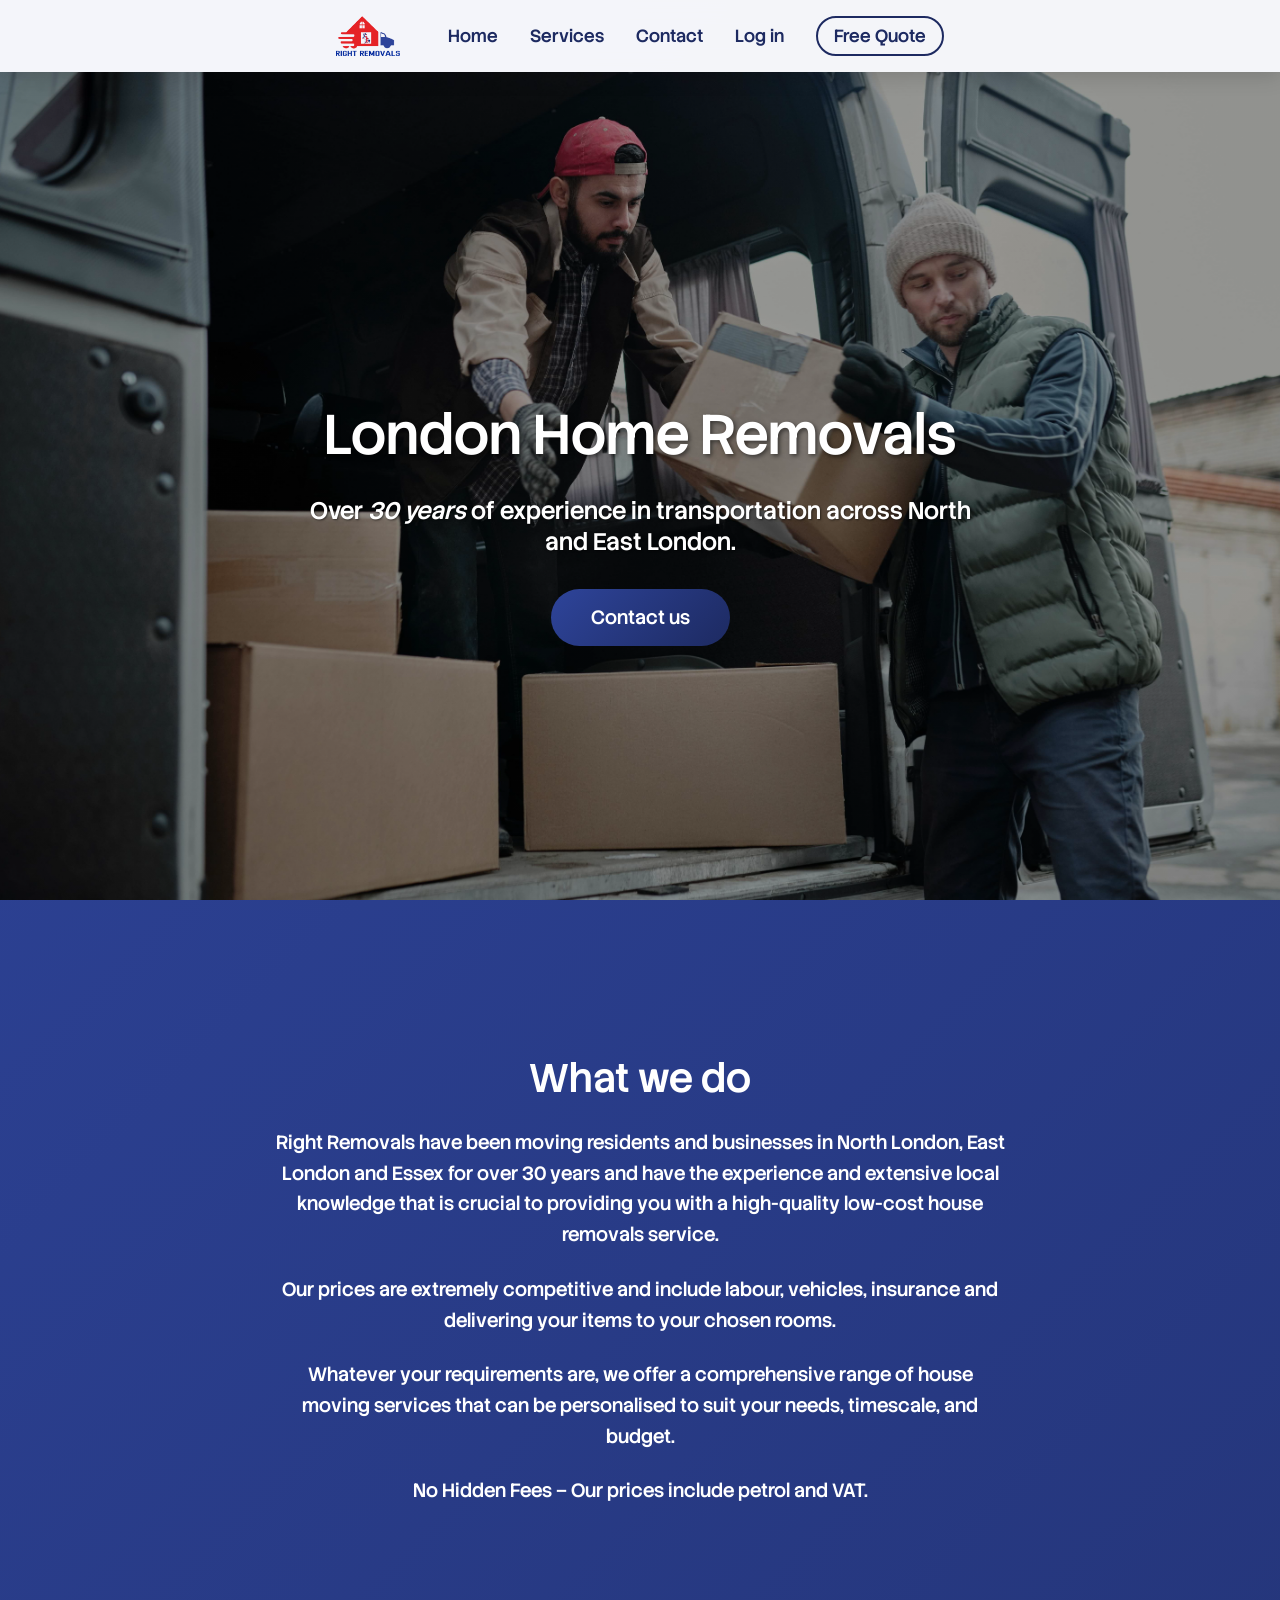
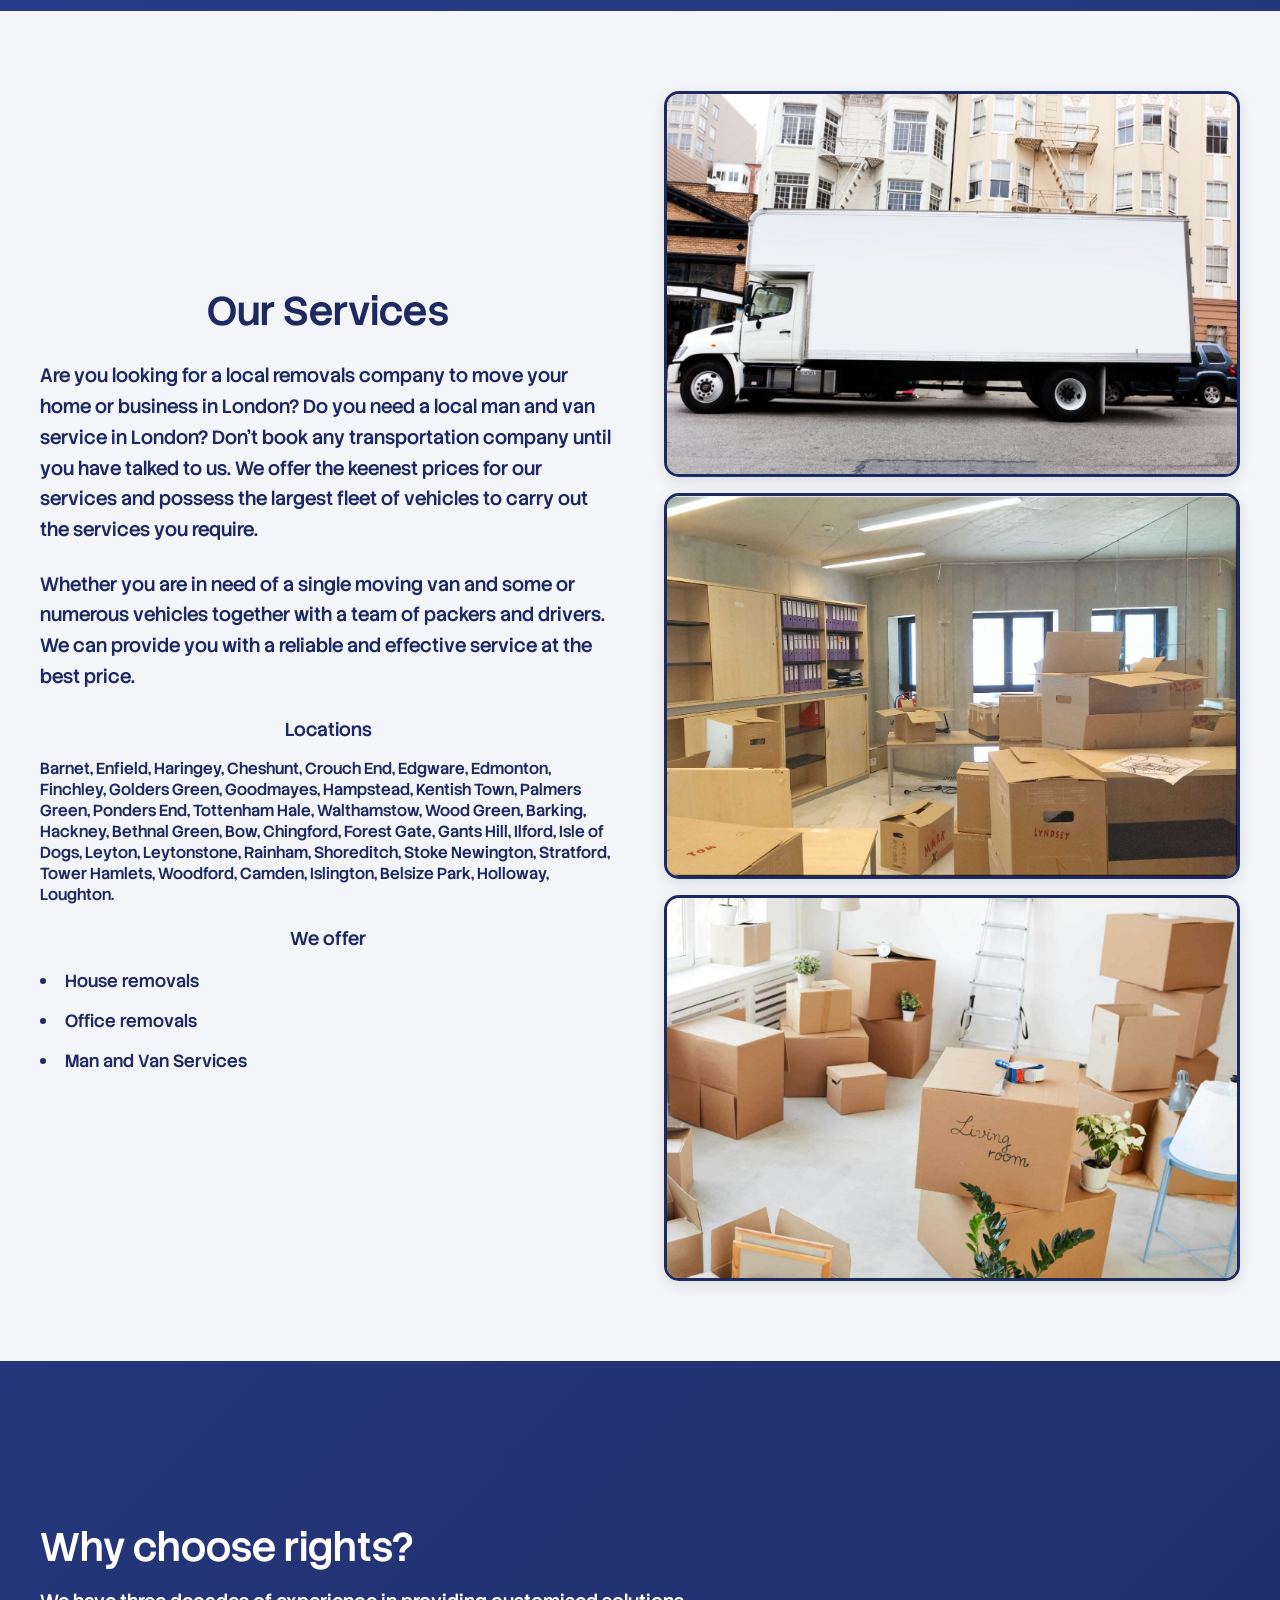
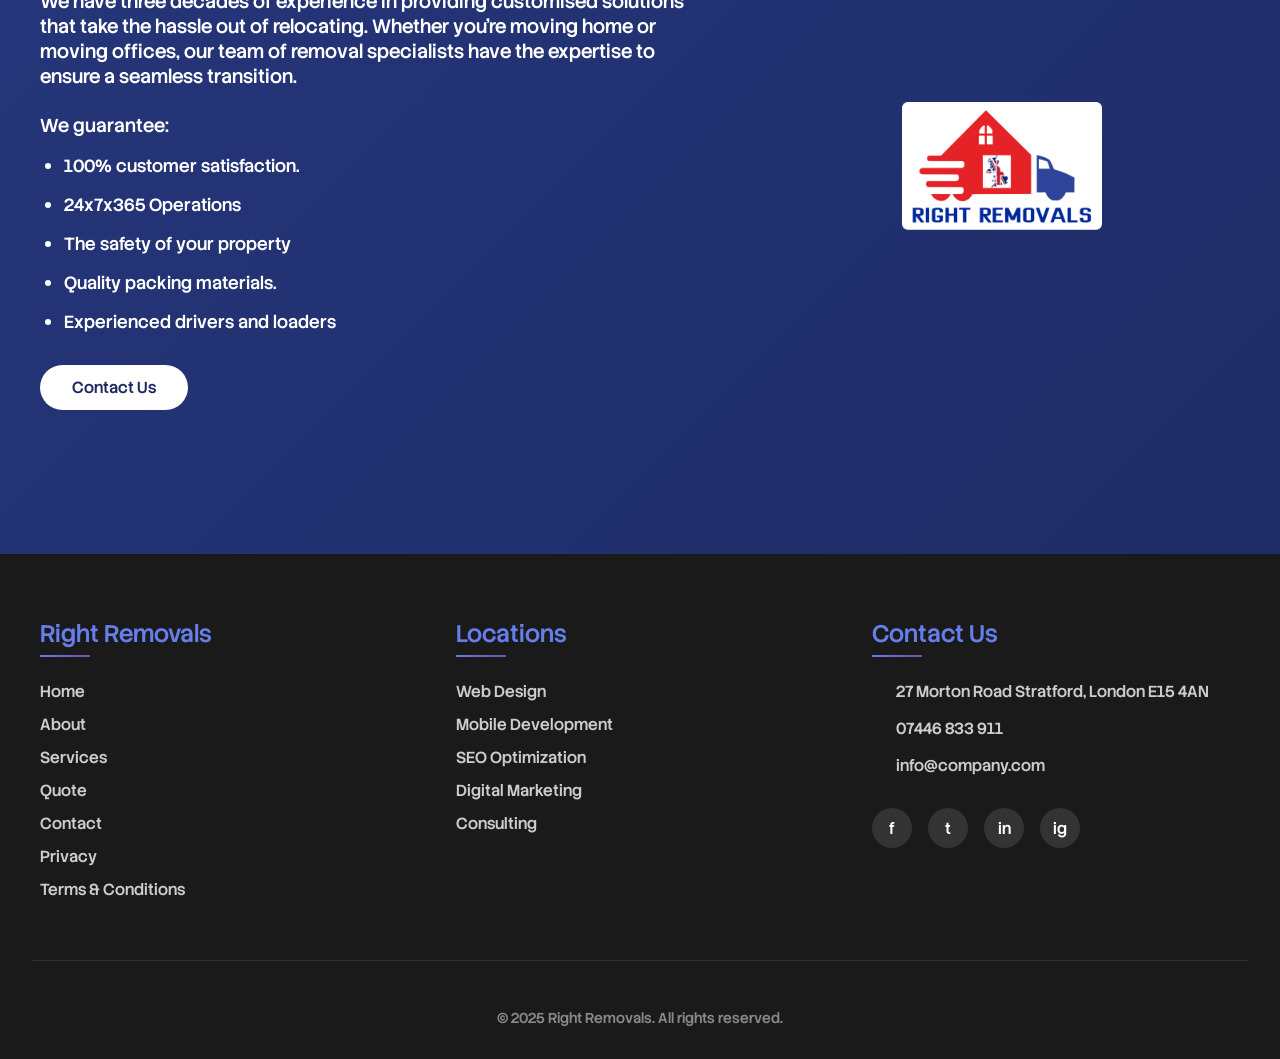
==== index.html @ d4bf46b8 "v4 50% done admin page" ====
<!doctype html>
<html lang="en">
<head>
  <meta charset="utf-8" />
  <meta name="viewport" content="width=device-width,initial-scale=1" />
  <title>Right Removals</title>
  <meta name="description" content="25 years of moving experience" />
    <link rel="stylesheet" href="./css/variables.css" />
    <link rel="stylesheet" href="./css/stylesheet.css" />
    <link rel="shortcut icon" type="image/x-icon" href="./images/right-removals-logo-updated.png">

</head>
<body>
          <!---------------------------------- navbar -------------------------------------->

   <nav class="navbar">
  <a href="index.html" class="logo">
    <img src="./images/right-removals-logo-updated.png" alt="Company Logo">
  </a>

  <ul class="nav-links">
    <li><a href="index.html">Home</a></li>
    <li><a href="#">Services</a></li>
    <li><a href="#">Contact</a></li>
    <li><a href="admin.html">Log in</a></li>
    <li><a href="quote.html" class="free-quote">Free Quote</a></li>
  </ul>
</nav>
              <!---------------------------------- hero -------------------------------------->

     <section class="hero">
        <h1>London Home Removals</h1>
        <p>Over <i>30 years</i> of experience in transportation across North and East London.</p>

        <a href="#" class="hero-button">Contact us</a>
    </section>
              <!---------------------------------- content -------------------------------------->

    <div class="content">
        <h2>What we do</h2>
        <p>Right Removals have been moving residents and businesses in North London, East London and Essex for over 30 years and have the experience and extensive local knowledge that is crucial to providing you with a high-quality low-cost house removals service.</p>
        <p>Our prices are extremely competitive and include labour, vehicles, insurance and delivering your items to your chosen rooms.</p>
        <p>Whatever your requirements are, we offer a comprehensive range of house moving services that can be personalised to suit your needs, timescale, and budget.</p>
        <p>No Hidden Fees – Our prices include petrol and VAT.</p>
    </div>
          <!---------------------------------- services -------------------------------------->

    <section class="services-section">
  <div class="services-container">
    <!-- Left text column -->
   <div class="services-text">
  <h2>Our Services</h2>
  <p>Are you looking for a local removals company to move your home or business in London? Do you need a local man and van service in London? Don’t book any transportation company until you have talked to us. We offer the keenest prices for our services and possess the largest fleet of vehicles to carry out the services you require.</p>
  
  <div class="service-card">
    <p>Whether you are in need of a single moving van and some or numerous vehicles together with a team of packers and drivers. We can provide you with a reliable and effective service at the best price.</p>
  </div>
<h3>Locations</h3>
  <div class="service-card">
Barnet,
Enfield,
Haringey,
Cheshunt,
Crouch End,
Edgware,
Edmonton,

Finchley,
Golders Green,
Goodmayes,
Hampstead,
Kentish Town,
Palmers Green,
Ponders End,
Tottenham Hale,

Walthamstow,
Wood Green,
Barking,
Hackney,
Bethnal Green,
Bow,
Chingford,

Forest Gate,
Gants Hill,
Ilford,
Isle of Dogs,
Leyton,
Leytonstone,
Rainham,

Shoreditch,
Stoke Newington,
Stratford,
Tower Hamlets,
Woodford,
Camden,
Islington,

Belsize Park,
Holloway,
Loughton.
  </div>
<br>
<h3>We offer</h3>
  <ul>
    <li>House removals</li>
    <li>Office removals</li>
    <li>Man and Van Services</li>
  </ul>
</div>

    <!-- Right images column -->
    <div class="services-images">
      <img src="./images/van3_2.png" alt="Service 1">
      <img src="./images/office removal3_2.png" alt="Service 2">
      <img src="./images/house removal3_2.png" alt="Service 3">
    </div>
  </div>
</section>

    <!------------------------------- Elfsight Google Reviews | Untitled Google Reviews ---------------------------------->
<script src="https://elfsightcdn.com/platform.js" async></script>
<div class="elfsight-app-4e59fe24-357c-4eae-9113-05f67607440f" data-elfsight-app-lazy></div>

    <!--<section class="reviews-section">

        <h2>What Our Clients Say</h2>
        <a href="#" class="google-badge">
            <span class="google-logo">G</span>
            <span class="stars">★★★★★</span>
            <span><u>75 Google Reviews</u></span>
        </a>
        
        <div class="reviews-container">
            <div class="review-card">
                <div class="review-header">
                    <div class="review-avatar">SV</div>
                    <div class="review-info">
                        <h4>Sarah Vaughan</h4>
                        <p>July 27, 2025</p>
                    </div>
                </div>
                <div class="review-stars">★★★★★</div>
                <p class="review-text">"Excellent service!!! Would use them again hands down"</p>
            </div>
            
            <div class="review-card">
                <div class="review-header">
                    <div class="review-avatar">YN</div>
                    <div class="review-info">
                        <h4>Yasmin North </h4>
                        <p>August 16, 2025</p>
                    </div>
                </div>
                <div class="review-stars">★★★★★</div>
                <p class="review-text">"This is our second time moving flats with Right Removals and they have been amazing both times! Always on time, so fast and efficient and very easy to work with, would recommend to any one!"</p>
            </div>
            
            <div class="review-card">
                <div class="review-header">
                    <div class="review-avatar">NP</div>
                    <div class="review-info">
                        <h4>Nikhita P</h4>
                        <p>July 19, 2025</p>
                    </div>
                </div>
                <div class="review-stars">★★★★★</div>
                <p class="review-text">"Ika has been an absolute lifesaver helping us move! Patient, helpful and a great attitude, we genuinely couldn't have done it without his help :) 11/10 highly recommend &will use again for future moves!"</p>
            </div>
        </div>
    </section>-->
        
    <section class="get-in-touch">
  <div class="get-in-touch-container">
    <!-- Left: Text + Contact Info -->
    <div class="contact-text">
      <h2>Why choose rights?</h2>

      <p>We have three decades of experience in providing customised solutions that take the hassle out of relocating. Whether you’re moving home or moving offices, our team of removal specialists have the expertise to ensure a seamless transition.</p>
      <h3>We guarantee:</h3>
      <ul class="contact-info">
        <li>100% customer satisfaction.</li>
        <li>24x7x365 Operations</li>
        <li>The safety of your property</li>
        <li>Quality packing materials.</li>
        <li>Experienced drivers and loaders</li>    
      </ul>

      <a href="#" class="contact-button">Contact Us</a>
    </div>

    <!-- Right: Logo Image -->
    <div class="contact-logo">
      <img src="./images/right-removals-logo-white.png" alt="Right Removals Logo">
    </div>
  </div>
</section>

    <!---------------------------------- footer -------------------------------------->

    <footer class="footer">
        <div class="footer-container">
            <div class="footer-column">
                <h3>Right Removals</h3>
                <ul class="footer-links">
                    <li><a href="#">Home</a></li>
                    <li><a href="#">About</a></li>
                    <li><a href="#">Services</a></li>
                    <li><a href="#">Quote</a></li>
                    <li><a href="#">Contact</a></li>
                    <li><a href="#">Privacy</a></li>
                    <li><a href="#">Terms & Conditions</a></li>

                </ul>
            </div>
            
            <div class="footer-column">
                <h3>Locations</h3>
                <ul class="footer-links">
                    <li><a href="#">Web Design</a></li>
                    <li><a href="#">Mobile Development</a></li>
                    <li><a href="#">SEO Optimization</a></li>
                    <li><a href="#">Digital Marketing</a></li>
                    <li><a href="#">Consulting</a></li>
                </ul>
            </div>
            
            <div class="footer-column">
                <h3>Contact Us</h3>
                <div class="contact-info">
                    <div class="contact-item">
                        <span>27 Morton Road Stratford, London E15 4AN</span>
                    </div>
                    <div class="contact-item">
                        <span>07446 833 911</span>
                    </div>
                    <div class="contact-item">
                        <span>info@company.com</span>
                    </div>
                </div>
                <div class="social-links">
                    <a href="#" class="social-link">f</a>
                    <a href="#" class="social-link">t</a>
                    <a href="#" class="social-link">in</a>
                    <a href="#" class="social-link">ig</a>
                </div>
            </div>
        </div>
        
        <div class="copyright">
            <p>&copy; 2025 Right Removals. All rights reserved.</p>
        </div>
    </footer>

</body>
</html>
---- css/variables.css ----
:root {
  /* Colors */
  --color-primary-blue: #2e449a;
  --color-primary-red: #e52226;
  --color-primary-blue-dark: #1d2a61;
  --color-text: #111827;
  --color-background: #1B5038;
  --color-background-dark: #111827;
  --color-white: #ffffff;

  /* Fonts */
  --font-body:  "StackSans", sans-serif;

  /* Spacing */
  --spacing-xs: 0.25rem;
  --spacing-sm: 0.5rem;
  --spacing-md: 1rem;
  --spacing-lg: 2rem;
  --spacing-xl: 4rem;

  /* Border Radius */
  --radius-sm: 0.25rem;
  --radius-md: 0.5rem;
  --radius-lg: 1rem;
}
---- css/stylesheet.css ----
@font-face {
  font-family: "StackSans";
  src: url("../fonts/StackSansHeadline-Medium.ttf") format("opentype");
  font-weight: 700;
  font-style: normal;
}
        
        * {
            margin: 0;
            padding: 0;
            box-sizing: border-box;
        }

        body {
            font-family: var(--font-body);
            background: linear-gradient(135deg, #2e449a 0%, #1d2a61 100%);
        }
/*----------------------------------------------navbar------------------------------------------*/

 .navbar {
  position: sticky;
  top: 0;
  background: rgba(255, 255, 255, 0.95);
  backdrop-filter: blur(10px);
  padding: 1rem 2rem;
  box-shadow: 0 4px 20px rgba(0,0,0,0.15);
  display: flex;
  justify-content: center;
  align-items: center;
  gap: 3rem;
  z-index: 1000;
  margin-bottom: 0;
}

/* LOGO */
.logo { display:flex; align-items:center; text-decoration:none; }
.logo img { height:40px; width:auto; }

/* NAV LINKS (make anchors inline-block so padding works) */
.nav-links {
  display:flex;
  gap:2rem;
  list-style:none;
  align-items:center;
  margin:0;
  padding:0;
}

.nav-links li { margin:0; }

/* IMPORTANT: display:inline-block so padding (vertical + horizontal) is applied */
.nav-links a {
  display: inline-block;
  text-decoration: none;
  color: var(--color-primary-blue-dark);
  font-weight: 600;
  font-size: 1.1rem;
  padding: 0.5rem 0;            /* base padding for normal links */
  position: relative;
  transition: color 0.25s ease, transform 0.15s ease;
  line-height: 1;               /* keeps height predictable */
}

/* Hover color */
.nav-links a:hover { color: #667eea; }

/* The underline animation — moved slightly lower so it doesn't collide with padding */
.nav-links a::after {
  content: '';
  position: absolute;
  bottom: -6px;                 /* <- moved down to avoid collision with padding */
  left: 50%;
  transform: translateX(-50%);
  width: 0;
  height: 2px;
  background: linear-gradient(135deg, #667eea 0%, #4b51a2 100%);
  transition: width 0.25s ease;
  pointer-events: none;
}
.nav-links a:hover::after { width: 100%; }

/* ====== Free Quote button styling ====== */
/* Use a selector that is at least as specific as .nav-links a */
.nav-links a.free-quote,
.nav-links .free-quote {
  display: inline-block;              /* ensures padding works */
  padding: 0.45rem 1rem;              /* desired padding — change as needed */
  border-radius: 28px;
  border: 2px solid var(--color-primary-blue-dark);
  background: transparent;
  color: var(--color-primary-blue-dark);
  font-weight: 700;
  box-sizing: border-box;
  transition: background 0.25s ease, color 0.25s ease, transform 0.15s ease;
}

/* Option: make it a filled gradient on hover */
.nav-links a.free-quote:hover {
  background: linear-gradient(135deg, #2e449a 0%, #1d2a61 100%);
  color: #fff;
  transform: translateY(-2px);
}

/* Accessibility / touch target — ensure minimum tappable size on mobile */
.nav-links a.free-quote {
  min-height: 40px;
  display: inline-flex;
  align-items: center;
  justify-content: center;
}

/* MOBILE: ensure good spacing and full width if desired */
@media (max-width: 480px) {
  .nav-links {
    gap: 1rem;
    flex-wrap: wrap;
    justify-content: center;
  }

  /* make the Free Quote full width on very small screens (optional) */
  .nav-links a.free-quote {
    width: 100%;
    max-width: 320px;
    padding: 0.75rem 1rem;
  }
}
      
/*----------------------------------------------hero------------------------------------------*/

        .hero {
            height: 100vh;
            background: linear-gradient(rgba(0, 0, 0, 0.4), rgba(0, 0, 0, 0.4)), url('../images/hero.jpg') center/cover no-repeat;
            background-repeat: no-repeat;
            background-attachment: fixed;
            display: flex;
            flex-direction: column;
            justify-content: center;
            align-items: center;
            text-align: center;
             color: var(--color-white);
            padding: 0 2rem;
        }

        .hero h1 {
            font-size: 3.5rem;
            margin-bottom: 1.5rem;
            text-shadow: 2px 2px 4px rgba(0, 0, 0, 0.5);
        }

        .hero p {
            font-size: 1.5rem;
            max-width: 700px;
            margin-bottom: 2rem;
            text-shadow: 1px 1px 2px rgba(0, 0, 0, 0.5);
        }

        .hero-button {
            background: linear-gradient(135deg, #2e449a 0%, #1d2a61 100%);
            color: var(--color-white);
            padding: 1rem 2.5rem;
            font-size: 1.2rem;
            font-weight: 600;
            border: none;
            border-radius: 50px;
            cursor: pointer;
            transition: transform 0.3s ease, box-shadow 0.3s ease;
            text-decoration: none;
            display: inline-block;
        }

        .hero-button:hover {
            transform: translateY(-3px);
            box-shadow: 0 10px 25px rgba(0, 0, 0, 0.3);
        }

        .content {
            padding: 5rem 2rem 5rem 2rem;
             color: var(--color-white);
            text-align: center;
            max-width: 800px;
            margin: 0 auto;
        }

        .content h2 {
            font-size: 2.5rem;
            margin-bottom: 1.5rem;
            
        }

        .content p {
            font-size: 1.2rem;
            line-height: 1.6;
            margin-bottom: 1.5rem;
        }

        /* ------------------- Services Section ------------------- */
.services-section {
  padding: 5rem 2rem;
  background: #f4f5f9;
  color: var(--color-primary-blue-dark);
  margin-bottom: 5em;
}

.services-container {
  display: flex;
  align-items: stretch; /* <-- makes both columns equal height */
  gap: 3rem;
  max-width: 1200px;
  margin: 0 auto;
  flex-wrap: wrap; /* allows stacking on smaller screens */
}

.services-text {
  flex: 1 1 400px;
  display: flex;
  flex-direction: column; /* lets text blocks stack vertically */
  justify-content: center; /* vertically center if text is short */
}

.services-text h2 {
  font-size: 2.5rem;
  margin-bottom: 1.5rem;
  color: #1d2a61;
  text-align: center;
}

.services-text p {
  font-size: 1.2rem;
  line-height: 1.6;
  margin-bottom: 1.5rem;
}
.services-text h3 {
    text-align: center;
    margin-bottom: 1rem;
}

.services-text ul {
  list-style: disc inside;
  font-size: 1.1rem;
  line-height: 1.6;
}

.services-text ul li {
  margin-bottom: 0.75rem;
}

/* Images column */
.services-images {
  flex: 1 1 400px;
  display: flex;
  flex-direction: column;
  gap: 1rem;
}

.services-images img {
  width: 100%;
  border-radius: 15px;
  object-fit: cover;
  box-shadow: 0 4px 15px rgba(0,0,0,0.1);
  transition: transform 0.3s ease;
  border: 3px solid var(--color-primary-blue-dark);
}

.services-images img:hover {
  transform: scale(1.03);
}


@media (max-width: 768px) {
  .services-container {
    flex-direction: column; /* stack vertically */
    gap: 2rem;
  }

  .services-text {
    order: 1; /* ensure text is on top */
    text-align: center;
  }

  .services-images {
    order: 2; /* images below */
    flex-direction: row; /* optional: display images side by side if small enough */
    flex-wrap: wrap;
    gap: 1rem;
  }

  .services-images img {
    width: 100%; /* images full width on small screens */
  }
  .service-card p {}
}

/*----------------------------------------------reviews------------------------------------------*/
    /*   .reviews-section {
    padding: 4rem 2rem;
    color: #333;
    text-align: center;
}

.reviews-section h2 {
    font-size: 2.5rem;
    margin-bottom: 2rem;
    color: var(--color-white);
}

.google-badge {
    display: flex;
    align-items: center;
    justify-content: center;
    gap: 1rem;
    margin-bottom: 3rem;
    background: #4285f4;
    color: white;
    padding: 1rem 2rem;
    border-radius: 50px;
    font-weight: 600;
    font-size: 1.2rem;
    text-decoration: none;
    transition: transform 0.3s ease;
    max-width: fit-content;
    margin: 0 auto 3rem auto;
}

.google-badge:hover {
    transform: scale(1.05);
}

.google-logo {
    font-weight: bold;
    font-size: 1.4rem;
}

.stars {
    color: #fbbc05;
    font-size: 1.5rem;
    margin-right: 0.5rem;
}

.reviews-container {
    display: flex;
    gap: 2rem;
    justify-content: center;
    flex-wrap: wrap;
    max-width: 1200px;
    margin: 0 auto;
}

.review-card {
    background: #f8f9fa;
    border-radius: 15px;
    padding: 2rem;
    box-shadow: 0 4px 15px rgba(0, 0, 0, 0.1);
    width: 100%;
    max-width: 350px;
    text-align: left;
    transition: transform 0.3s ease, box-shadow 0.3s ease;
    word-wrap: break-word;
    overflow-wrap: break-word;
}

.review-card:hover {
    transform: translateY(-5px);
    box-shadow: 0 8px 25px rgba(0, 0, 0, 0.15);
}

.review-header {
    display: flex;
    align-items: center;
    gap: 1rem;
    flex-wrap: nowrap;
}

.review-avatar {
    width: 50px;
    height: 50px;
    border-radius: 50%;
    background: linear-gradient(135deg, #667eea 0%, #764ba2 100%);
    display: flex;
    align-items: center;
    justify-content: center;
    color: white;
    font-weight: bold;
    font-size: 1.2rem;
}

.review-info h4 {
    font-size: 1.1rem;
    margin-bottom: 0.25rem;
    color: #333;
    white-space: normal;
}

.review-info p {
    font-size: 0.9rem;
    color: #666;
    margin: 0;
    white-space: normal;
}

.review-stars {
    color: #fbbc05;
    margin-bottom: 1rem;
    font-size: 1.2rem;
}

.review-text {
    color: #555;
    line-height: 1.6;
    margin-top: 1rem;
    overflow-wrap: break-word;
}*/

/*--------------------------------------------------------------
# MOBILE FIXES
--------------------------------------------------------------*/

@media (max-width: 480px) {

    .reviews-container {
        flex-direction: column;
        gap: 1.5rem;
        width: 100%;
        align-items: center;
    }

    .review-card {
        max-width: 100%;
        width: 100%;
        padding: 1.5rem;
    }

    .review-header {
        flex-wrap: nowrap;
    }

    .review-avatar {
        min-width: 50px;
        min-height: 50px;
    }

    .review-text {
        font-size: 1rem;
    }
}
/* ------------------- Get in Touch Section ------------------- */
.get-in-touch {
  padding: 5rem 2rem;
  color: #fff;
}

.get-in-touch-container {
  display: flex;
  align-items: center;
  justify-content: space-between;
  max-width: 1200px;
  margin: 0 auto;
  gap: 3rem;
  flex-wrap: wrap; /* allow stacking on mobile */
}

/* Left text column */
.contact-text {
  flex: 1 1 400px;
}

.contact-text h2 {
  font-size: 2.5rem;
  margin-bottom: 1rem;
  color: #fff;
}
.contact-text h3 {
    margin-bottom: 1rem;
}

.contact-text p {
  font-size: 1.2rem;
  margin-bottom: 1.5rem;
}

.contact-info {
    list-style: disc;       /* show bullets */
    margin: 0 0 2rem 0;     /* directly below h3, remove auto-centering */
    padding-left: 1.5rem;   /* standard indent for bullets */
    color: #fff;
    text-align: left;       /* aligns text to the left of bullets */
    max-width: none;        /* remove width restriction on desktop */
}

.contact-info li {
    font-size: 1.1rem;
}

/* Contact button */
.contact-button {
  display: inline-block;
  padding: 0.75rem 2rem;
  background: white;
  color: var(--color-primary-blue-dark);
  border-radius: 50px;
  text-decoration: none;
  font-weight: 600;
  transition: transform 0.3s ease, box-shadow 0.3s ease;
}

.contact-button:hover {
  transform: translateY(-3px);
  box-shadow: 0 10px 25px rgba(0,0,0,0.3);
}

/* Right logo column */
.contact-logo {
  flex: 1 1 200px;
  display: flex;
  justify-content: center;
  align-items: center;
}

.contact-logo img {
  max-width: 200px;
  width: 100%;
  height: auto;
}

/* ------------------- Responsive ------------------- */
@media (max-width: 768px) {
  .get-in-touch-container {
    flex-direction: column;
    text-align: center;
    gap: 2rem;
  }

  .contact-text h2 {
    font-size: 2rem;
  }

  .contact-text p, .contact-info li {
    font-size: 1.1rem;
  }

  .contact-logo img {
    max-width: 150px;
  }
    .contact-info {
        padding-left: 1rem;
        margin: 0 auto 2rem;
        text-align: center;
    }
}

/*----------------------------------------------footer------------------------------------------*/

        .footer {
            background: #1a1a1a;
            color: #ffffff;
            padding: 4rem 2rem 2rem;
            margin-top: 4rem;
        }

        .footer-container {
            max-width: 1200px;
            margin: 0 auto;
            display: grid;
            grid-template-columns: repeat(auto-fit, minmax(250px, 1fr));
            gap: 3rem;
        }

        .footer-column h3 {
            font-size: 1.5rem;
            margin-bottom: 1.5rem;
            color: #667eea;
            position: relative;
            padding-bottom: 0.5rem;
        }

        .footer-column h3::after {
            content: '';
            position: absolute;
            bottom: 0;
            left: 0;
            width: 50px;
            height: 2px;
            background: linear-gradient(135deg, #667eea 0%, #764ba2 100%);
        }

        .footer-links {
            list-style: none;
        }

        .footer-links li {
            margin-bottom: 0.75rem;
        }

        .footer-links a {
            color: #cccccc;
            text-decoration: none;
            transition: color 0.3s ease;
            display: flex;
            align-items: center;
            gap: 0.5rem;
        }

        .footer-links a:hover {
            color: #667eea;
        }

        .contact-info {
            display: flex;
            flex-direction: column;
            gap: 1rem;
        }

        .contact-item {
            display: flex;
            align-items: center;
            gap: 1rem;
            color: #cccccc;
        }

        .social-links {
            display: flex;
            gap: 1rem;
            margin-top: 1.5rem;
        }

        .social-link {
            width: 40px;
            height: 40px;
            border-radius: 50%;
            background: #333;
            display: flex;
            align-items: center;
            justify-content: center;
            color: white;
            text-decoration: none;
            transition: background 0.3s ease, transform 0.3s ease;
        }

        .social-link:hover {
            background: linear-gradient(135deg, #667eea 0%, #764ba2 100%);
            transform: translateY(-3px);
        }

        .copyright {
            text-align: center;
            padding-top: 3rem;
            margin-top: 3rem;
            border-top: 1px solid #333;
            color: #888;
            font-size: 0.9rem;
        }

        @media (max-width: 768px) {
            .navbar {
                flex-wrap: wrap;
                padding: 1rem;
                gap: 1.5rem;
            }
            
            .nav-links {
                gap: 1.5rem;
            }
            
            .nav-links a {
                font-size: 1rem;
            }
            
            .hero h1 {
                font-size: 2.5rem;
            }
            
            .hero p {
                font-size: 1.2rem;
            }
            
            .hero-button {
                font-size: 1.1rem;
                padding: 0.8rem 2rem;
            }
             /*.reviews-container {
                gap: 1.5rem;
            }
            
            .review-card {
                max-width: 100%;
                padding: 1.5rem;
            }*/
            
            .footer-container {
                gap: 2rem;
            }
        }

        @media (max-width: 480px) {
            .navbar {
                flex-direction: column;
                width: 100%;
                gap: 1rem;
            }
            
            .nav-links {
                flex-wrap: wrap;
                justify-content: center;
                gap: 1rem;
            }
            
            .hero {
                height: 100vh;
            }
            
            .hero h1 {
                font-size: 2rem;
            }
            
            .hero p {
                font-size: 1.1rem;
            }
            
            .content h2 {
                font-size: 2rem;
            }
            
            .content p {
                font-size: 1.1rem;
            }
       
            
            .footer-container {
                grid-template-columns: 1fr;
                text-align: center;
            }
            
            .contact-item {
                justify-content: center;
            }
             }
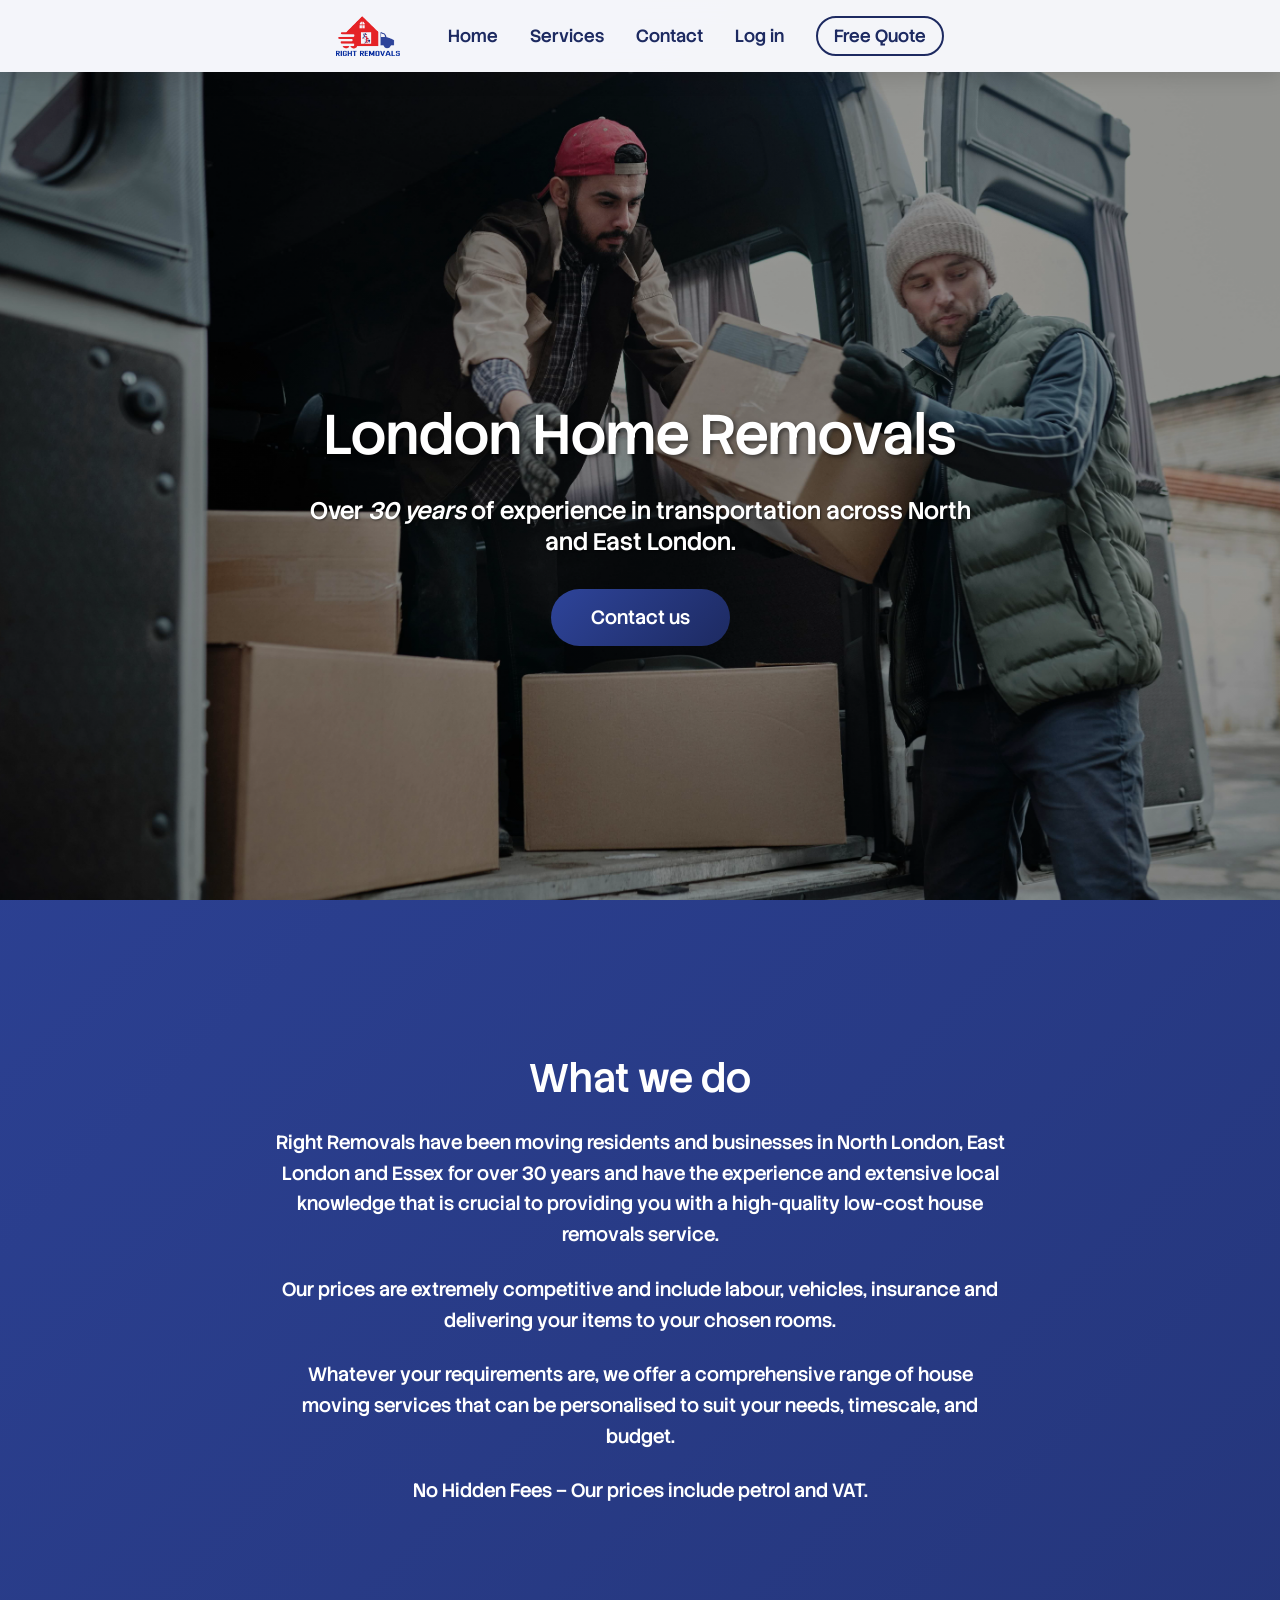
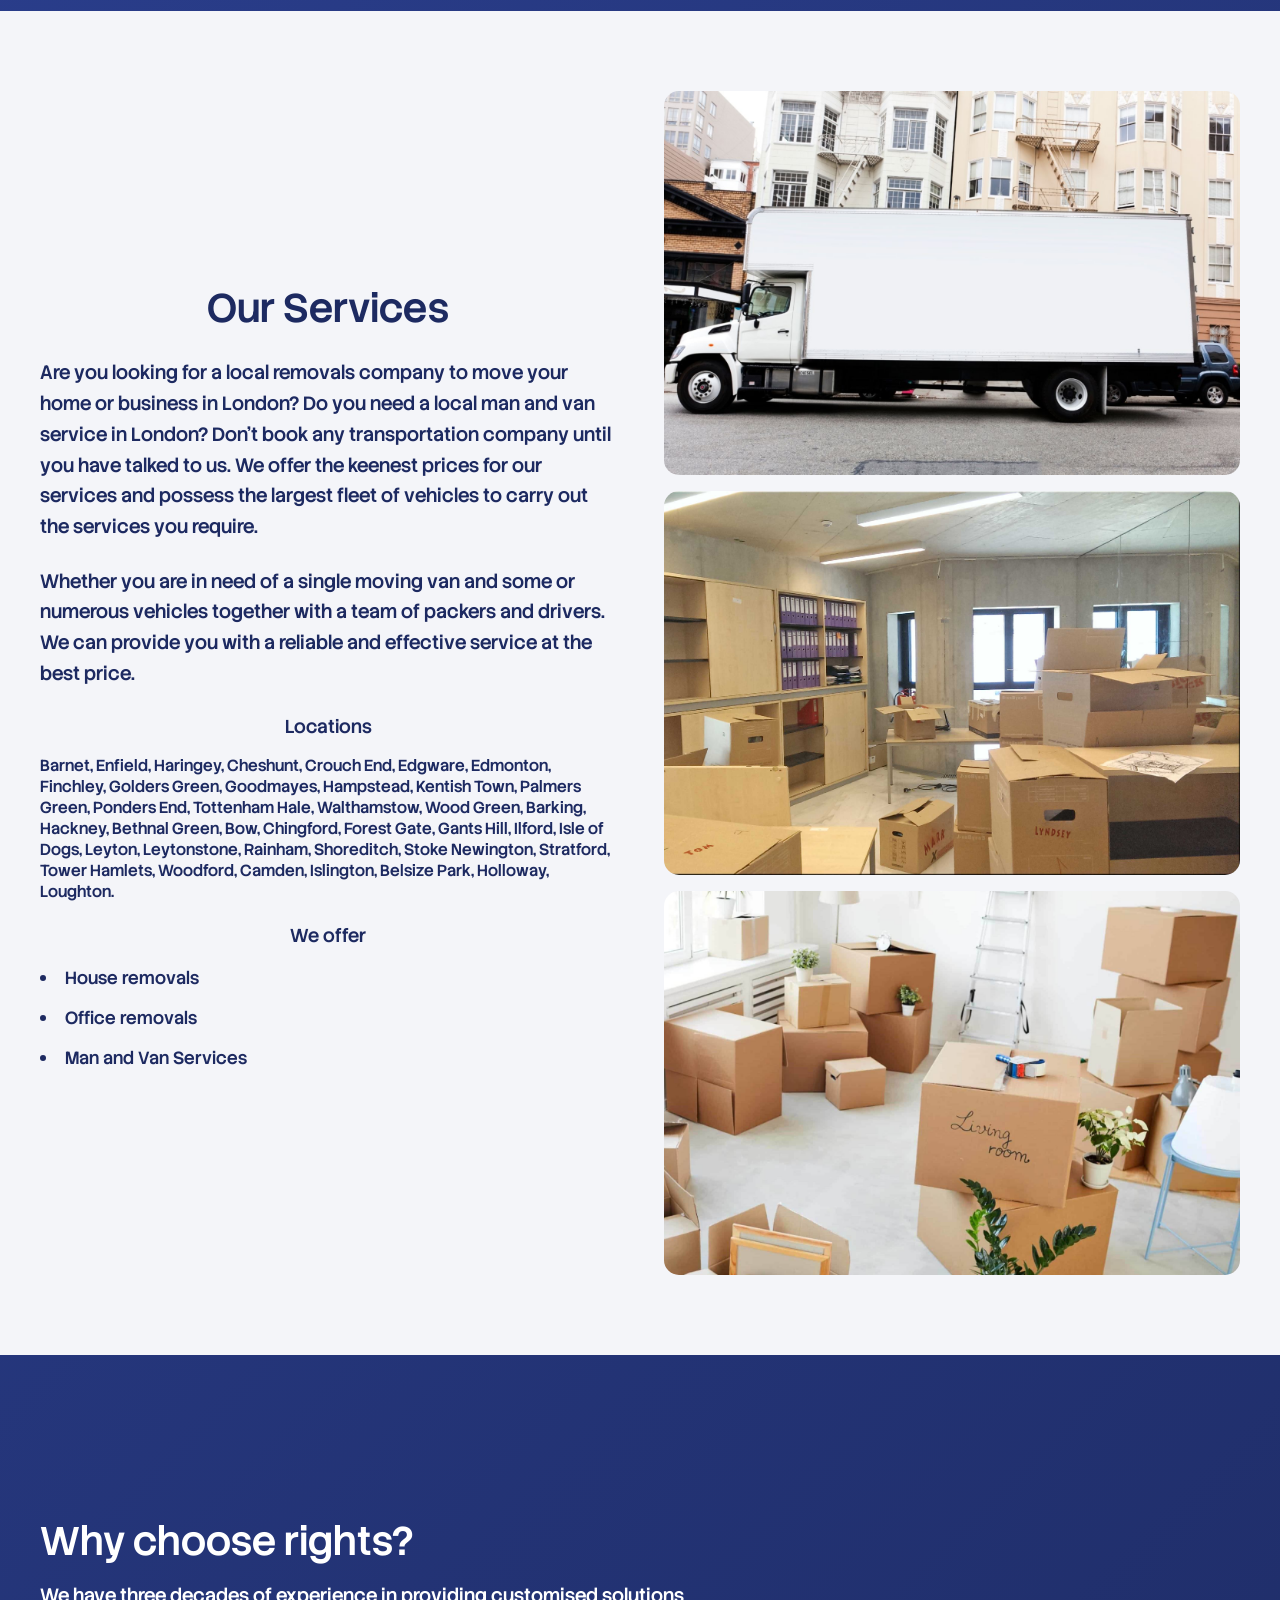
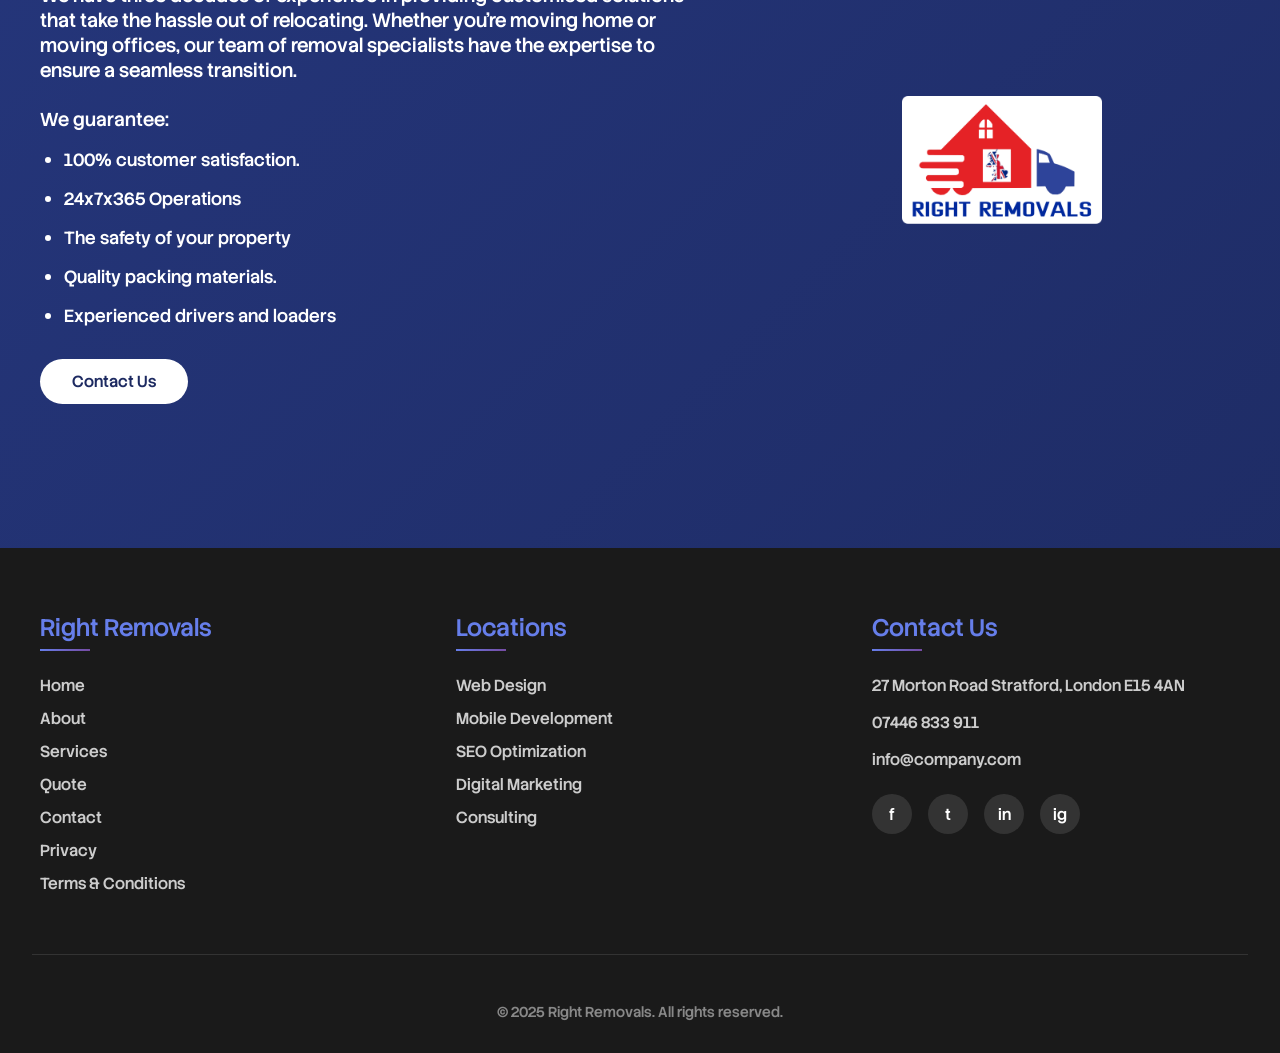
==== commit e81a3e43: "v5 contact form, admin page still 50%" ====
--- a/index.html
+++ b/index.html
@@ -21,7 +21,7 @@
   <ul class="nav-links">
     <li><a href="index.html">Home</a></li>
     <li><a href="#">Services</a></li>
-    <li><a href="#">Contact</a></li>
+    <li><a href="contact.html">Contact</a></li>
     <li><a href="admin.html">Log in</a></li>
     <li><a href="quote.html" class="free-quote">Free Quote</a></li>
   </ul>
@@ -198,6 +198,8 @@
   </div>
 </section>
 
+
+
     <!---------------------------------- footer -------------------------------------->
 
     <footer class="footer">
@@ -229,7 +231,7 @@
             
             <div class="footer-column">
                 <h3>Contact Us</h3>
-                <div class="contact-info">
+                <div class="footer-contact-info">
                     <div class="contact-item">
                         <span>27 Morton Road Stratford, London E15 4AN</span>
                     </div>
--- a/css/stylesheet.css
+++ b/css/stylesheet.css
@@ -5,16 +5,17 @@
   font-style: normal;
 }
         
-        * {
-            margin: 0;
-            padding: 0;
-            box-sizing: border-box;
-        }
-
-        body {
-            font-family: var(--font-body);
-            background: linear-gradient(135deg, #2e449a 0%, #1d2a61 100%);
-        }
+ * {
+  margin: 0;
+  padding: 0;
+  box-sizing: border-box;
+}
+
+ body {
+  font-family: var(--font-body);
+  background: linear-gradient(135deg, #2e449a 0%, #1d2a61 100%);
+ }
+
 /*----------------------------------------------navbar------------------------------------------*/
 
  .navbar {
@@ -32,11 +33,10 @@
   margin-bottom: 0;
 }
 
-/* LOGO */
+/* logo */
 .logo { display:flex; align-items:center; text-decoration:none; }
 .logo img { height:40px; width:auto; }
 
-/* NAV LINKS (make anchors inline-block so padding works) */
 .nav-links {
   display:flex;
   gap:2rem;
@@ -48,27 +48,25 @@
 
 .nav-links li { margin:0; }
 
-/* IMPORTANT: display:inline-block so padding (vertical + horizontal) is applied */
 .nav-links a {
   display: inline-block;
   text-decoration: none;
   color: var(--color-primary-blue-dark);
   font-weight: 600;
   font-size: 1.1rem;
-  padding: 0.5rem 0;            /* base padding for normal links */
+  padding: 0.5rem 0;            
   position: relative;
   transition: color 0.25s ease, transform 0.15s ease;
-  line-height: 1;               /* keeps height predictable */
-}
-
-/* Hover color */
+  line-height: 1;               
+}
+
 .nav-links a:hover { color: #667eea; }
 
-/* The underline animation — moved slightly lower so it doesn't collide with padding */
+/* underline animation */
 .nav-links a::after {
   content: '';
   position: absolute;
-  bottom: -6px;                 /* <- moved down to avoid collision with padding */
+  bottom: -6px;                
   left: 50%;
   transform: translateX(-50%);
   width: 0;
@@ -79,12 +77,11 @@
 }
 .nav-links a:hover::after { width: 100%; }
 
-/* ====== Free Quote button styling ====== */
-/* Use a selector that is at least as specific as .nav-links a */
+/* free quote button styling */
 .nav-links a.free-quote,
 .nav-links .free-quote {
-  display: inline-block;              /* ensures padding works */
-  padding: 0.45rem 1rem;              /* desired padding — change as needed */
+  display: inline-block;              
+  padding: 0.45rem 1rem;              
   border-radius: 28px;
   border: 2px solid var(--color-primary-blue-dark);
   background: transparent;
@@ -94,14 +91,12 @@
   transition: background 0.25s ease, color 0.25s ease, transform 0.15s ease;
 }
 
-/* Option: make it a filled gradient on hover */
 .nav-links a.free-quote:hover {
   background: linear-gradient(135deg, #2e449a 0%, #1d2a61 100%);
   color: #fff;
   transform: translateY(-2px);
 }
 
-/* Accessibility / touch target — ensure minimum tappable size on mobile */
 .nav-links a.free-quote {
   min-height: 40px;
   display: inline-flex;
@@ -109,7 +104,6 @@
   justify-content: center;
 }
 
-/* MOBILE: ensure good spacing and full width if desired */
 @media (max-width: 480px) {
   .nav-links {
     gap: 1rem;
@@ -117,7 +111,6 @@
     justify-content: center;
   }
 
-  /* make the Free Quote full width on very small screens (optional) */
   .nav-links a.free-quote {
     width: 100%;
     max-width: 320px;
@@ -203,18 +196,18 @@
 
 .services-container {
   display: flex;
-  align-items: stretch; /* <-- makes both columns equal height */
+  align-items: stretch; 
   gap: 3rem;
   max-width: 1200px;
   margin: 0 auto;
-  flex-wrap: wrap; /* allows stacking on smaller screens */
+  flex-wrap: wrap; 
 }
 
 .services-text {
   flex: 1 1 400px;
   display: flex;
-  flex-direction: column; /* lets text blocks stack vertically */
-  justify-content: center; /* vertically center if text is short */
+  flex-direction: column; 
+  justify-content: center; 
 }
 
 .services-text h2 {
@@ -256,9 +249,7 @@
   width: 100%;
   border-radius: 15px;
   object-fit: cover;
-  box-shadow: 0 4px 15px rgba(0,0,0,0.1);
   transition: transform 0.3s ease;
-  border: 3px solid var(--color-primary-blue-dark);
 }
 
 .services-images img:hover {
@@ -268,24 +259,24 @@
 
 @media (max-width: 768px) {
   .services-container {
-    flex-direction: column; /* stack vertically */
+    flex-direction: column;
     gap: 2rem;
   }
 
   .services-text {
-    order: 1; /* ensure text is on top */
+    order: 1; 
     text-align: center;
   }
 
   .services-images {
-    order: 2; /* images below */
-    flex-direction: row; /* optional: display images side by side if small enough */
+    order: 2; /* for images to be below text */
+    flex-direction: row; 
     flex-wrap: wrap;
     gap: 1rem;
   }
 
   .services-images img {
-    width: 100%; /* images full width on small screens */
+    width: 100%; 
   }
   .service-card p {}
 }
@@ -410,9 +401,7 @@
     overflow-wrap: break-word;
 }*/
 
-/*--------------------------------------------------------------
-# MOBILE FIXES
---------------------------------------------------------------*/
+/*------------------------------ mobile -------------------------------*/
 
 @media (max-width: 480px) {
 
@@ -478,12 +467,12 @@
 }
 
 .contact-info {
-    list-style: disc;       /* show bullets */
-    margin: 0 0 2rem 0;     /* directly below h3, remove auto-centering */
-    padding-left: 1.5rem;   /* standard indent for bullets */
+    list-style: disc;      
+    margin: 0 0 2rem 0;     
+    padding-left: 1.5rem;   
     color: #fff;
-    text-align: left;       /* aligns text to the left of bullets */
-    max-width: none;        /* remove width restriction on desktop */
+    text-align: left;      
+    max-width: none;       
 }
 
 .contact-info li {
@@ -521,7 +510,7 @@
   height: auto;
 }
 
-/* ------------------- Responsive ------------------- */
+/* ------------------- mobile ------------------- */
 @media (max-width: 768px) {
   .get-in-touch-container {
     flex-direction: column;
@@ -607,6 +596,15 @@
             display: flex;
             flex-direction: column;
             gap: 1rem;
+        }
+
+        .footer-contact-info {
+            display: flex;
+            flex-direction: column;
+            gap: 1rem;
+            padding-left: 0;     
+            margin: 0;           
+            text-align: left;    
         }
 
         .contact-item {
@@ -733,4 +731,10 @@
                 justify-content: center;
             }
              } 
+
+             
+
+
+
+
         
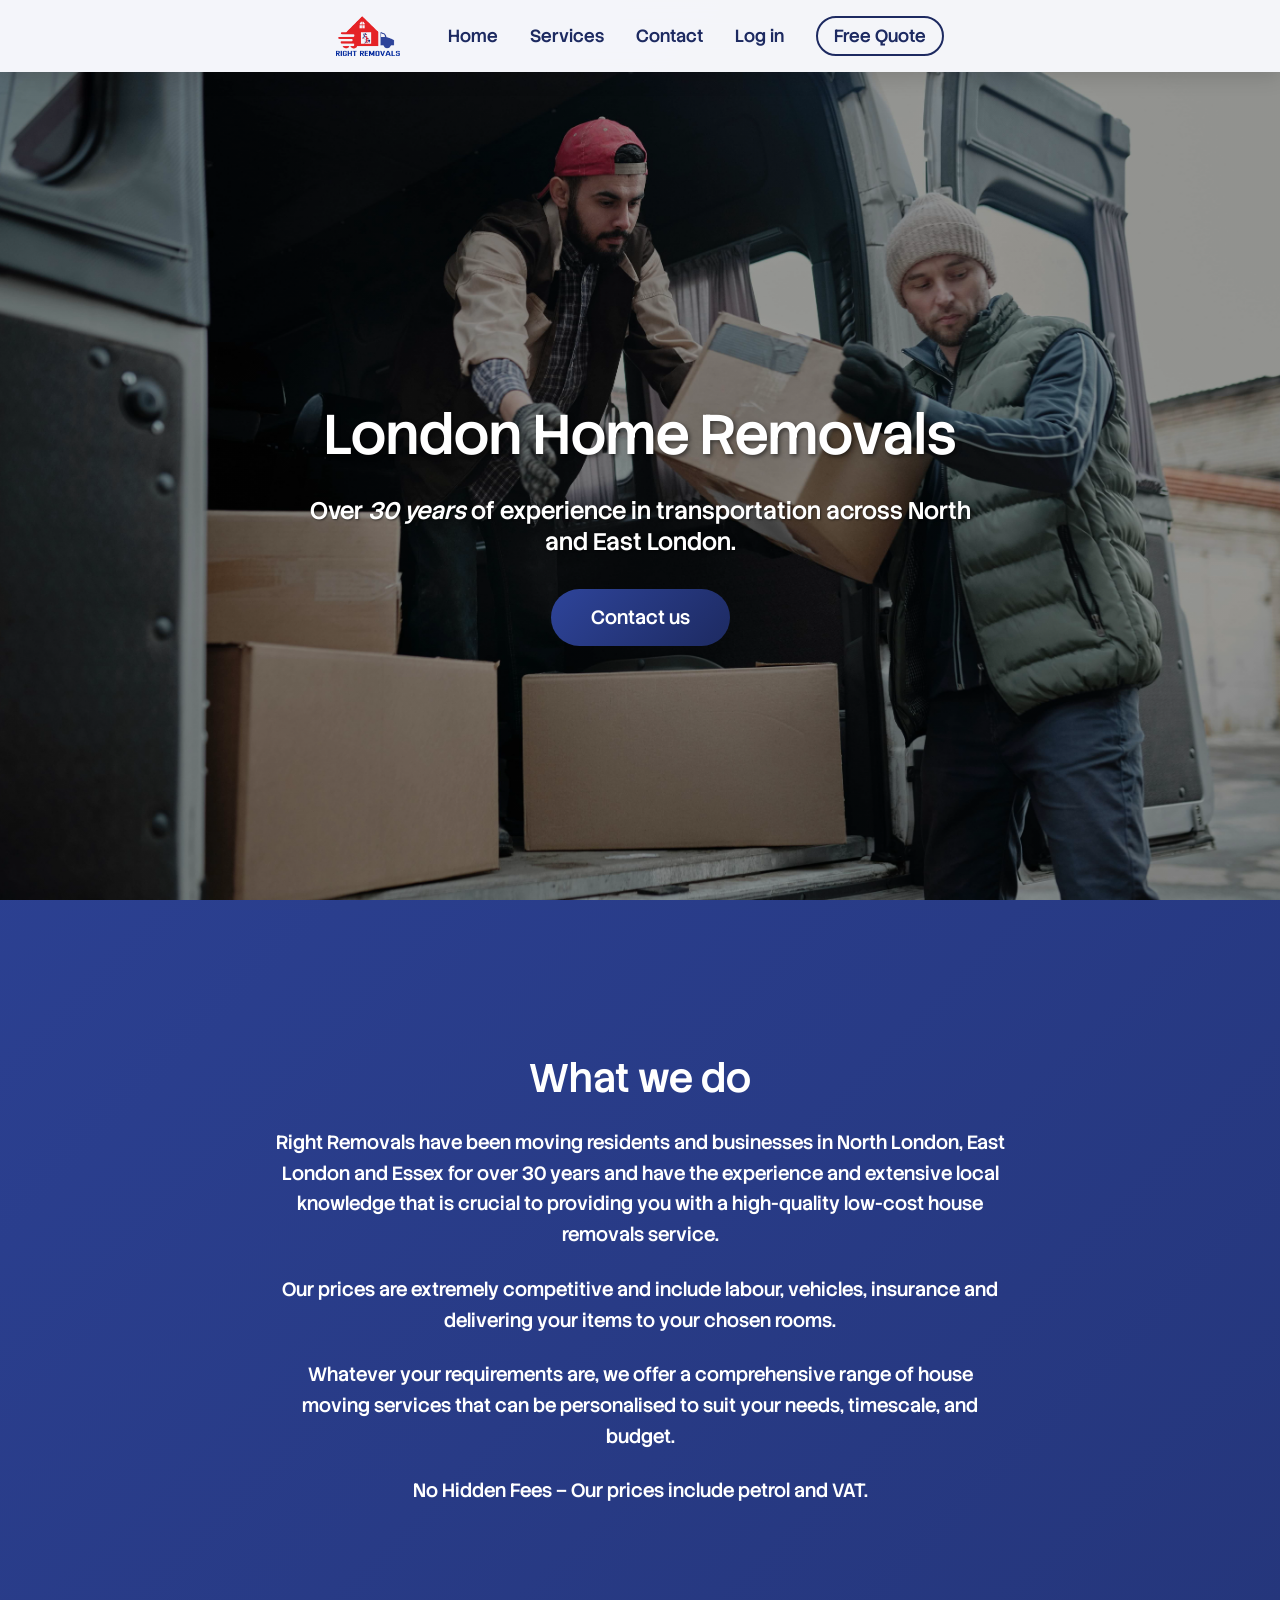
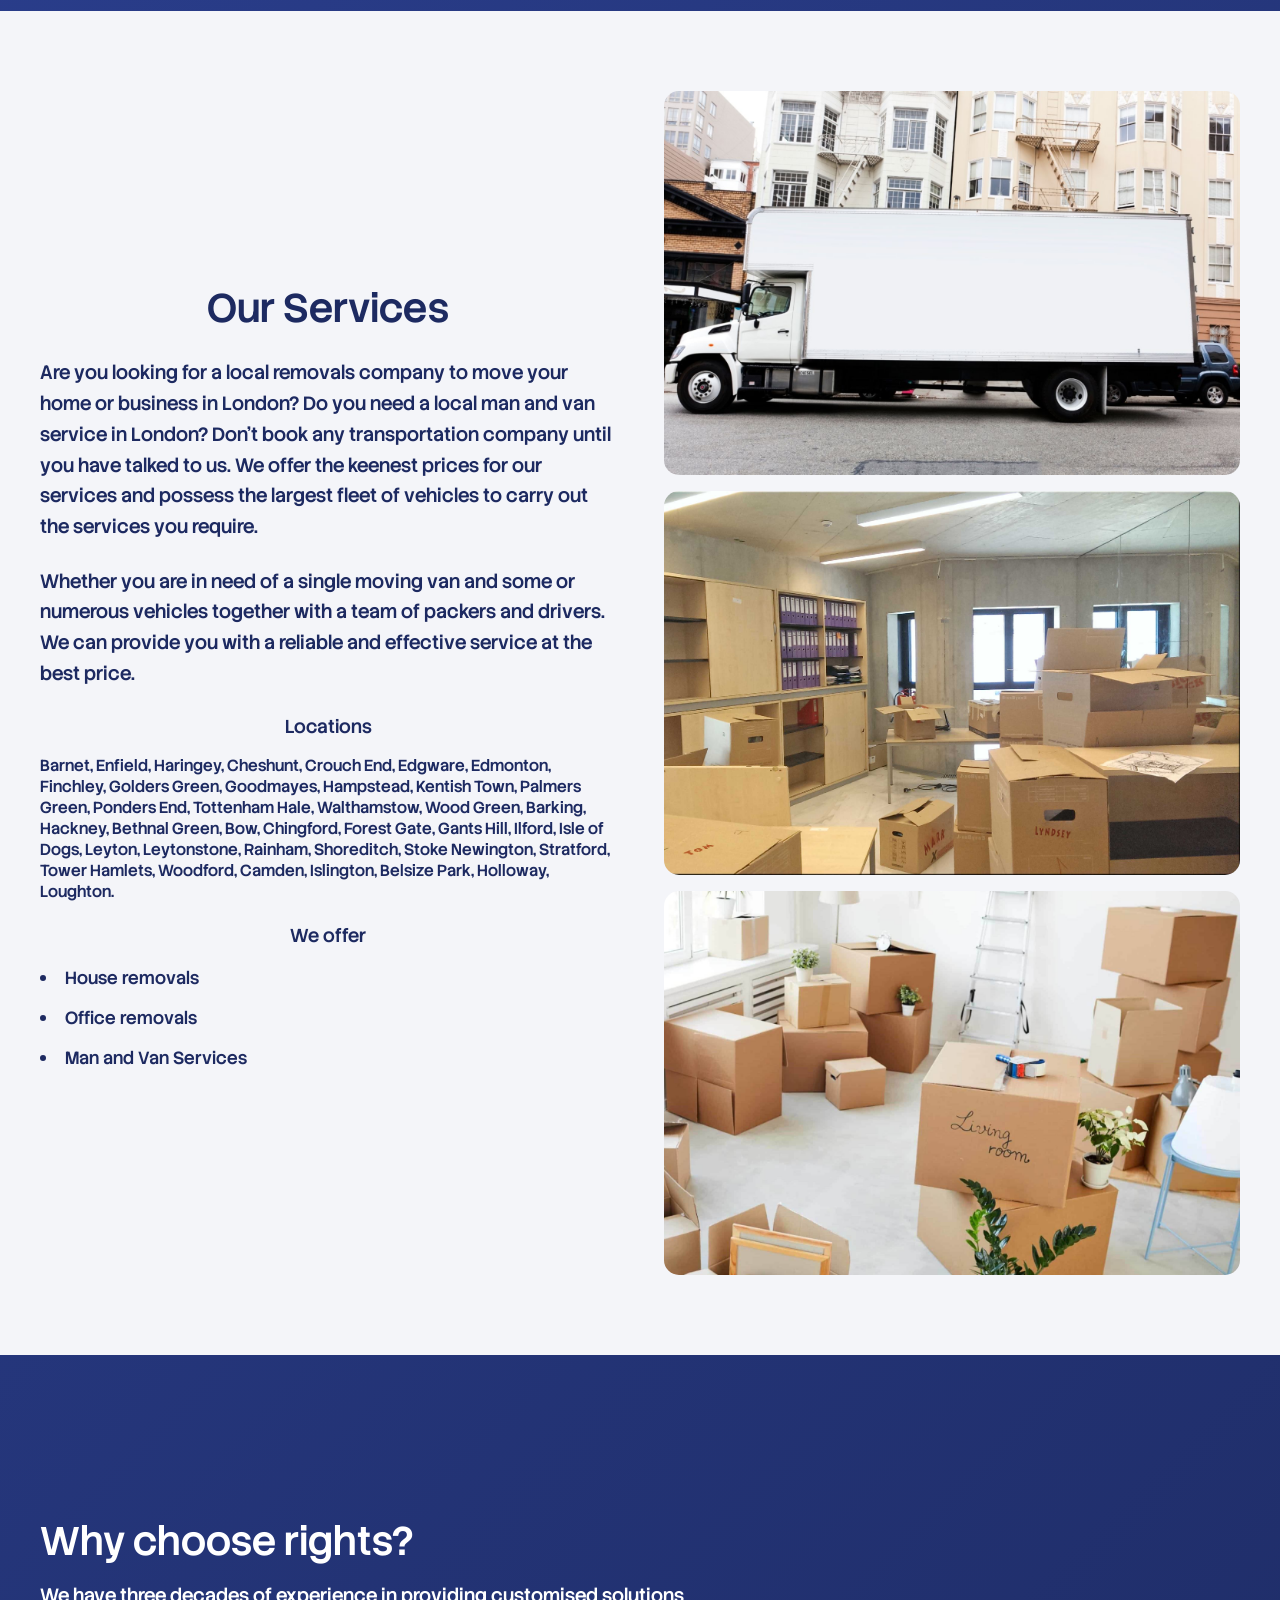
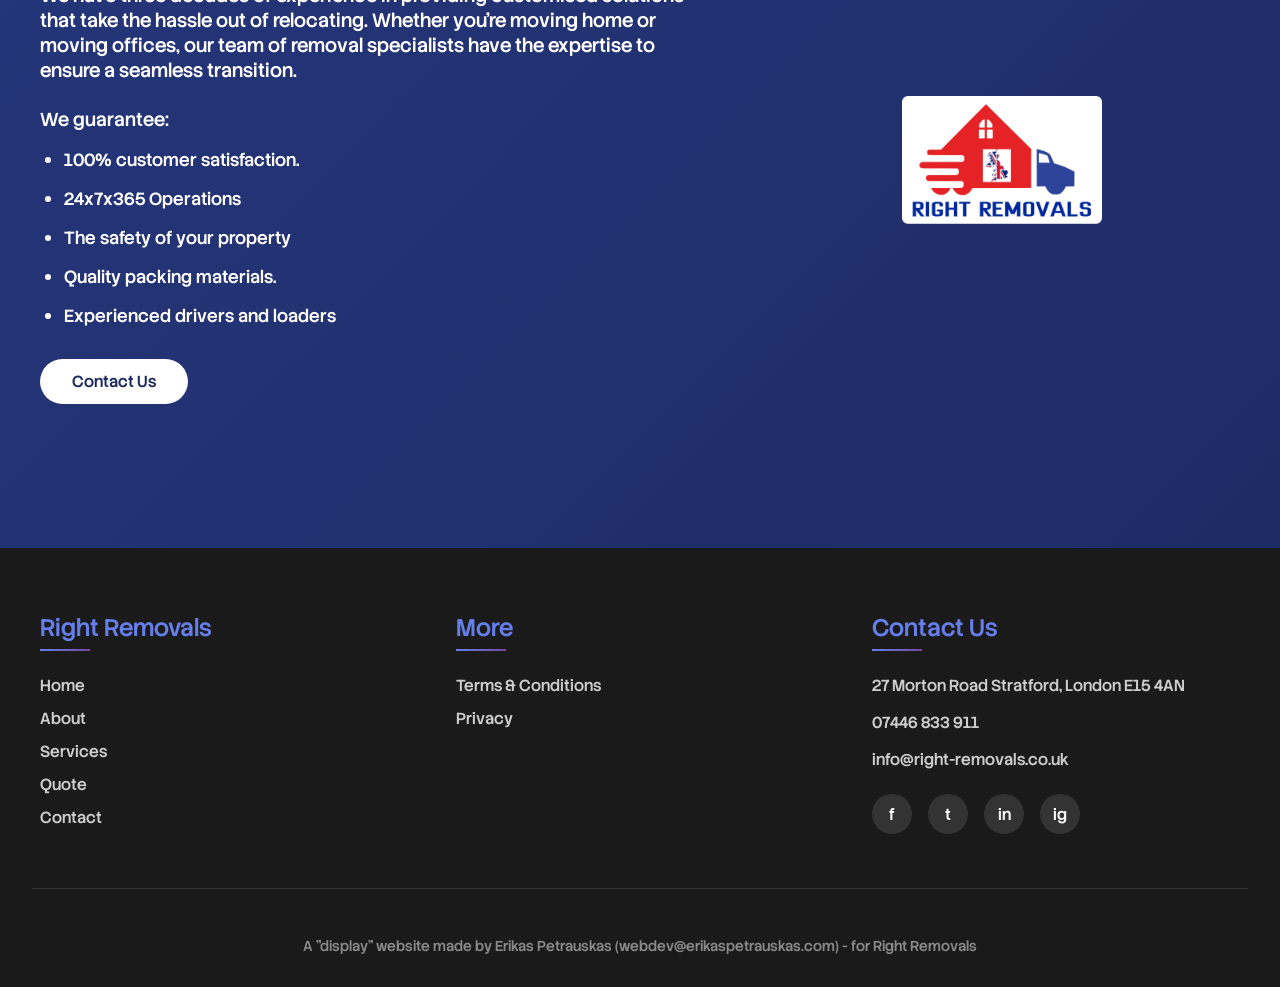
==== commit aa1e2d5d: "v6 mobile check" ====
--- a/index.html
+++ b/index.html
@@ -20,7 +20,7 @@
 
   <ul class="nav-links">
     <li><a href="index.html">Home</a></li>
-    <li><a href="#">Services</a></li>
+    <li><a href="services.html">Services</a></li>
     <li><a href="contact.html">Contact</a></li>
     <li><a href="admin.html">Log in</a></li>
     <li><a href="quote.html" class="free-quote">Free Quote</a></li>
@@ -212,20 +212,17 @@
                     <li><a href="#">Services</a></li>
                     <li><a href="#">Quote</a></li>
                     <li><a href="#">Contact</a></li>
-                    <li><a href="#">Privacy</a></li>
-                    <li><a href="#">Terms & Conditions</a></li>
+                    
 
                 </ul>
             </div>
             
             <div class="footer-column">
-                <h3>Locations</h3>
+                <h3>More</h3>
                 <ul class="footer-links">
-                    <li><a href="#">Web Design</a></li>
-                    <li><a href="#">Mobile Development</a></li>
-                    <li><a href="#">SEO Optimization</a></li>
-                    <li><a href="#">Digital Marketing</a></li>
-                    <li><a href="#">Consulting</a></li>
+                    <li><a href="terms&conditions.html">Terms & Conditions</a></li>
+                    <li><a href="privacy.html">Privacy</a></li>
+                  
                 </ul>
             </div>
             
@@ -239,7 +236,7 @@
                         <span>07446 833 911</span>
                     </div>
                     <div class="contact-item">
-                        <span>info@company.com</span>
+                        <span>info@right-removals.co.uk</span>
                     </div>
                 </div>
                 <div class="social-links">
@@ -252,7 +249,7 @@
         </div>
         
         <div class="copyright">
-            <p>&copy; 2025 Right Removals. All rights reserved.</p>
+            <p>A "display" website made by Erikas Petrauskas (webdev@erikaspetrauskas.com) - for Right Removals</p>
         </div>
     </footer>
 
--- a/css/variables.css
+++ b/css/variables.css
@@ -7,6 +7,7 @@
   --color-background: #1B5038;
   --color-background-dark: #111827;
   --color-white: #ffffff;
+  --color-off-white: #f4f5f9;
 
   /* Fonts */
   --font-body:  "StackSans", sans-serif;
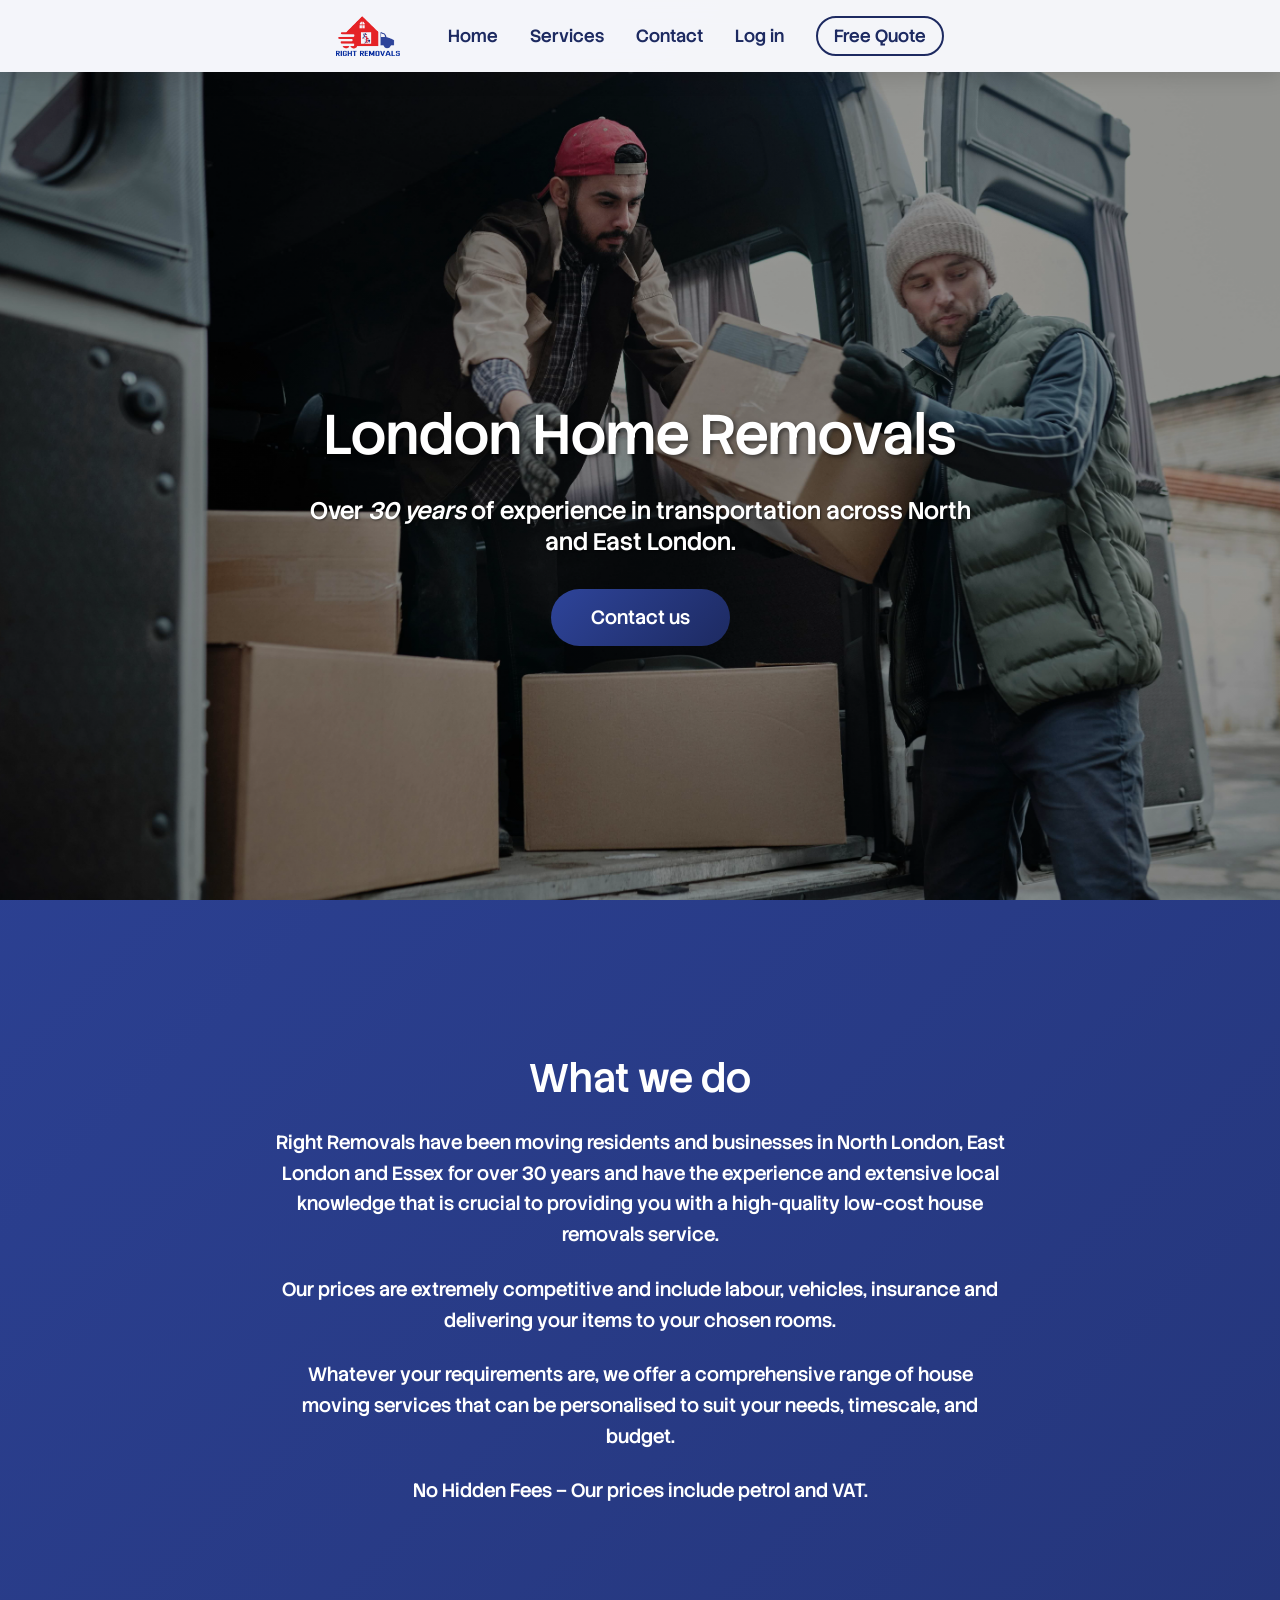
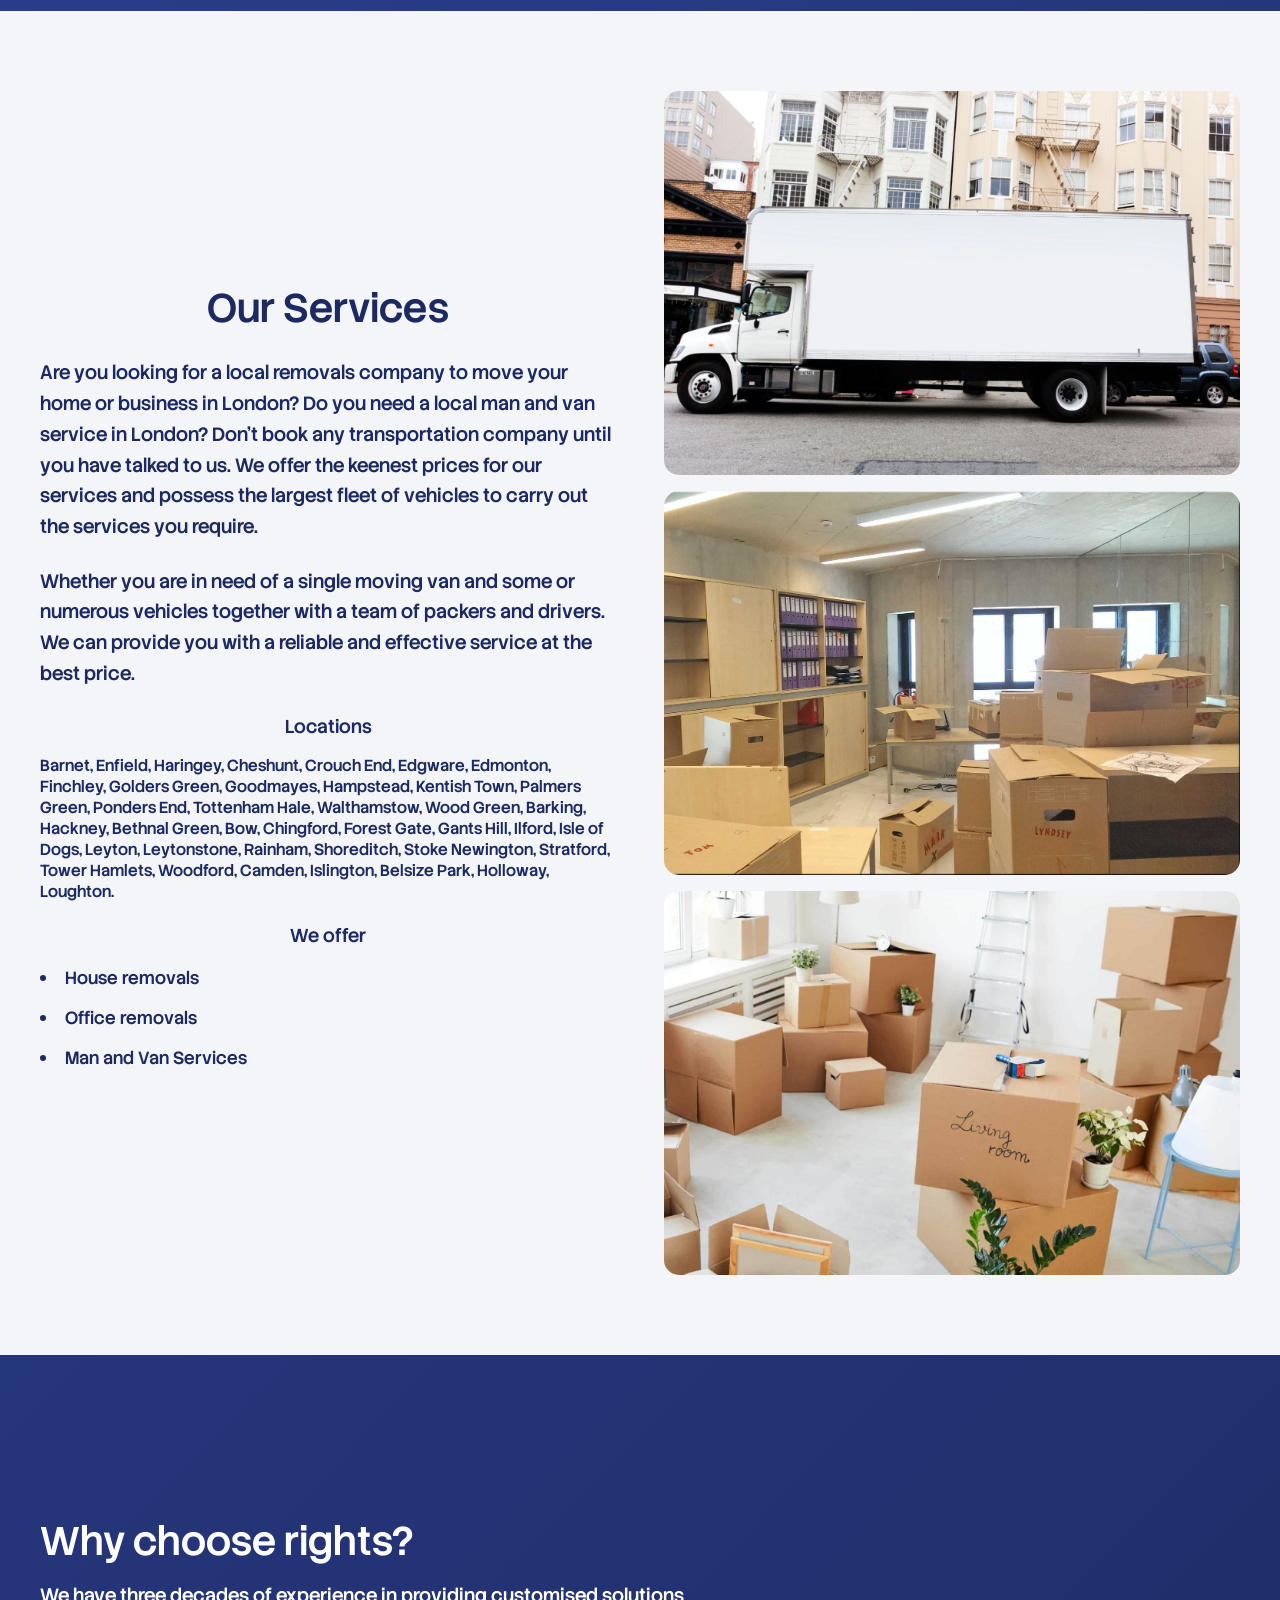
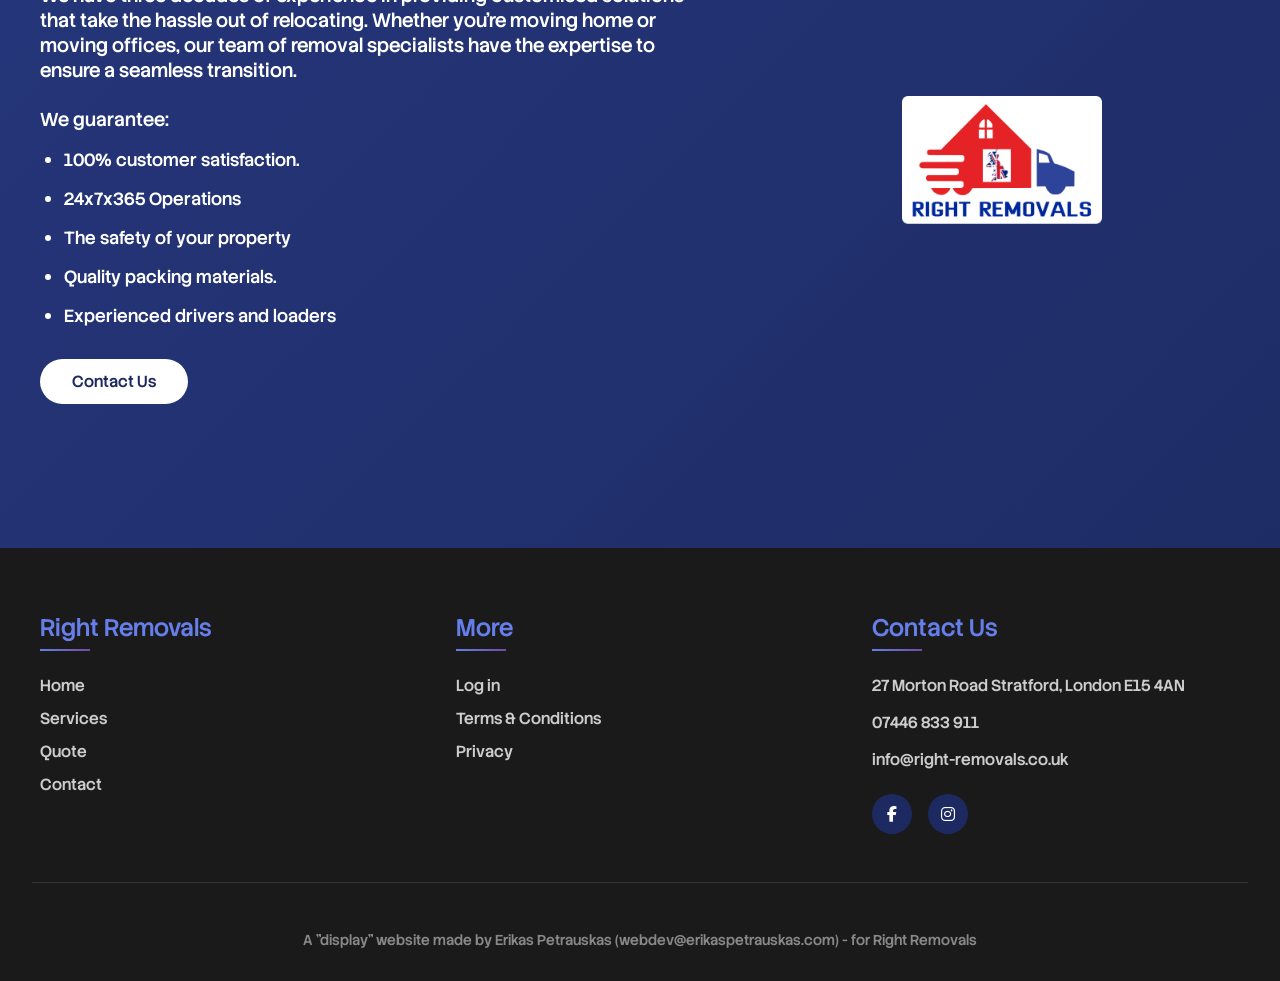
==== commit 49cc90d5: "v8 nav,footer, quote fixes" ====
--- a/index.html
+++ b/index.html
@@ -8,6 +8,7 @@
     <link rel="stylesheet" href="./css/variables.css" />
     <link rel="stylesheet" href="./css/stylesheet.css" />
     <link rel="shortcut icon" type="image/x-icon" href="./images/right-removals-logo-updated.png">
+    <link rel="stylesheet" href="https://cdnjs.cloudflare.com/ajax/libs/font-awesome/6.5.0/css/all.min.css">
 
 </head>
 <body>
@@ -20,7 +21,7 @@
 
   <ul class="nav-links">
     <li><a href="index.html">Home</a></li>
-    <li><a href="services.html">Services</a></li>
+    <li><a href="#services">Services</a></li>
     <li><a href="contact.html">Contact</a></li>
     <li><a href="admin.html">Log in</a></li>
     <li><a href="quote.html" class="free-quote">Free Quote</a></li>
@@ -44,7 +45,7 @@
         <p>No Hidden Fees – Our prices include petrol and VAT.</p>
     </div>
           <!---------------------------------- services -------------------------------------->
-
+<section id="services">
     <section class="services-section">
   <div class="services-container">
     <!-- Left text column -->
@@ -119,12 +120,15 @@
     </div>
   </div>
 </section>
-
-    <!------------------------------- Elfsight Google Reviews | Untitled Google Reviews ---------------------------------->
+</section>
+
+    <!------------------------------- Elfsight Google Reviews---------------------------------->
+    <div class="review-container">
 <script src="https://elfsightcdn.com/platform.js" async></script>
 <div class="elfsight-app-4e59fe24-357c-4eae-9113-05f67607440f" data-elfsight-app-lazy></div>
-
+   </div>
     <!--<section class="reviews-section">
+
 
         <h2>What Our Clients Say</h2>
         <a href="#" class="google-badge">
@@ -171,7 +175,8 @@
             </div>
         </div>
     </section>-->
-        
+     <!------------------------------- Why choose rights ---------------------------------->
+
     <section class="get-in-touch">
   <div class="get-in-touch-container">
     <!-- Left: Text + Contact Info -->
@@ -207,11 +212,10 @@
             <div class="footer-column">
                 <h3>Right Removals</h3>
                 <ul class="footer-links">
-                    <li><a href="#">Home</a></li>
-                    <li><a href="#">About</a></li>
-                    <li><a href="#">Services</a></li>
-                    <li><a href="#">Quote</a></li>
-                    <li><a href="#">Contact</a></li>
+                    <li><a href="index.html">Home</a></li>
+                    <li><a href="#services">Services</a></li>
+                    <li><a href="quote.html">Quote</a></li>
+                    <li><a href="contact.html">Contact</a></li>
                     
 
                 </ul>
@@ -220,6 +224,7 @@
             <div class="footer-column">
                 <h3>More</h3>
                 <ul class="footer-links">
+                    <li><a href="admin.html">Log in</a></li>
                     <li><a href="terms&conditions.html">Terms & Conditions</a></li>
                     <li><a href="privacy.html">Privacy</a></li>
                   
@@ -237,14 +242,17 @@
                     </div>
                     <div class="contact-item">
                         <span>info@right-removals.co.uk</span>
-                    </div>
+                    </div>  
                 </div>
                 <div class="social-links">
-                    <a href="#" class="social-link">f</a>
-                    <a href="#" class="social-link">t</a>
-                    <a href="#" class="social-link">in</a>
-                    <a href="#" class="social-link">ig</a>
-                </div>
+    <a href="https://www.facebook.com/LondonRightRemovals" class="social-link" target="_blank">
+        <i class="fab fa-facebook-f"></i>
+    </a>
+
+    <a href="https://www.instagram.com/rightremovals/" class="social-link" target="_blank">
+        <i class="fab fa-instagram"></i>
+    </a>
+</div>
             </div>
         </div>
         
--- a/css/stylesheet.css
+++ b/css/stylesheet.css
@@ -9,6 +9,7 @@
   margin: 0;
   padding: 0;
   box-sizing: border-box;
+  scroll-behavior: smooth;
 }
 
  body {
@@ -278,7 +279,6 @@
   .services-images img {
     width: 100%; 
   }
-  .service-card p {}
 }
 
 /*----------------------------------------------reviews------------------------------------------*/
@@ -400,6 +400,9 @@
     margin-top: 1rem;
     overflow-wrap: break-word;
 }*/
+.review-container {
+  margin: 5%;
+}
 
 /*------------------------------ mobile -------------------------------*/
 
@@ -624,7 +627,7 @@
             width: 40px;
             height: 40px;
             border-radius: 50%;
-            background: #333;
+            background: var(--color-primary-blue-dark);
             display: flex;
             align-items: center;
             justify-content: center;
@@ -634,7 +637,6 @@
         }
 
         .social-link:hover {
-            background: linear-gradient(135deg, #667eea 0%, #764ba2 100%);
             transform: translateY(-3px);
         }
 
@@ -724,12 +726,9 @@
             
             .footer-container {
                 grid-template-columns: 1fr;
-                text-align: center;
-            }
-            
-            .contact-item {
-                justify-content: center;
-            }
+            }
+            
+            
              } 
 
              
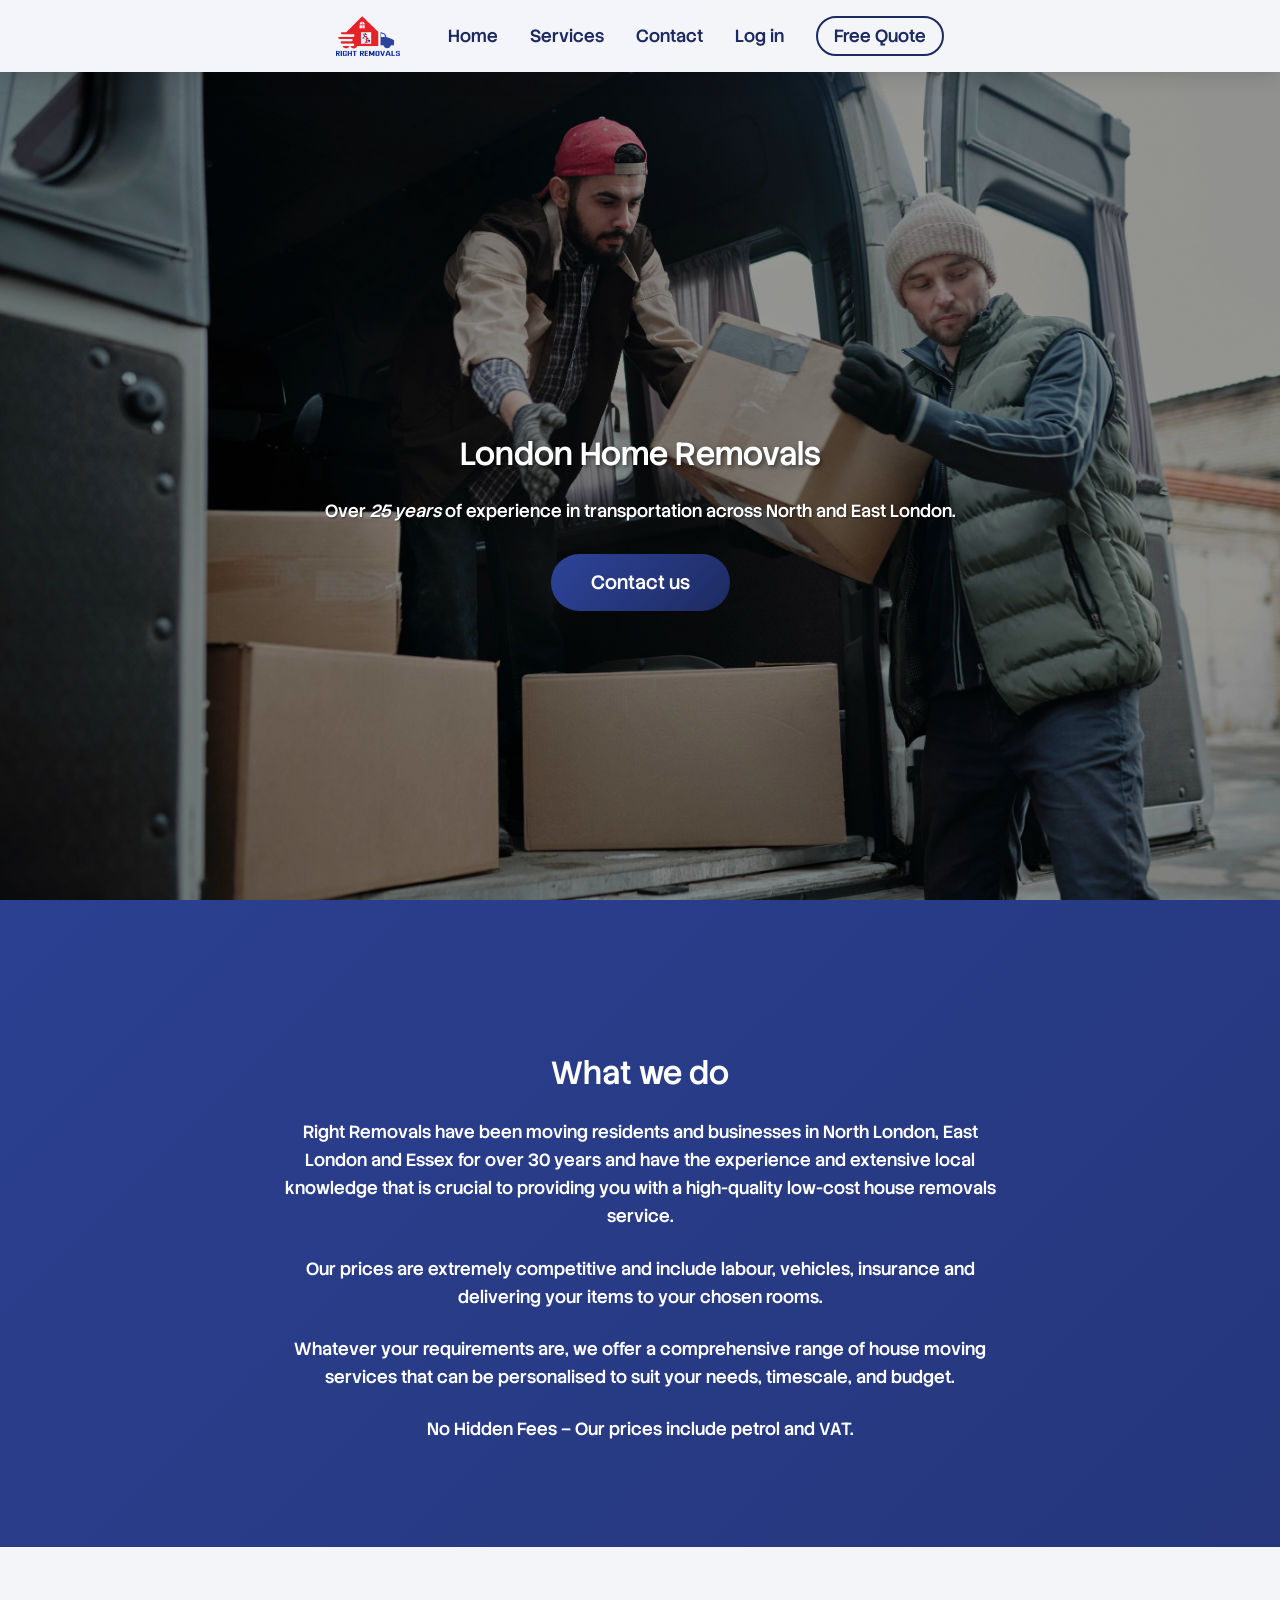
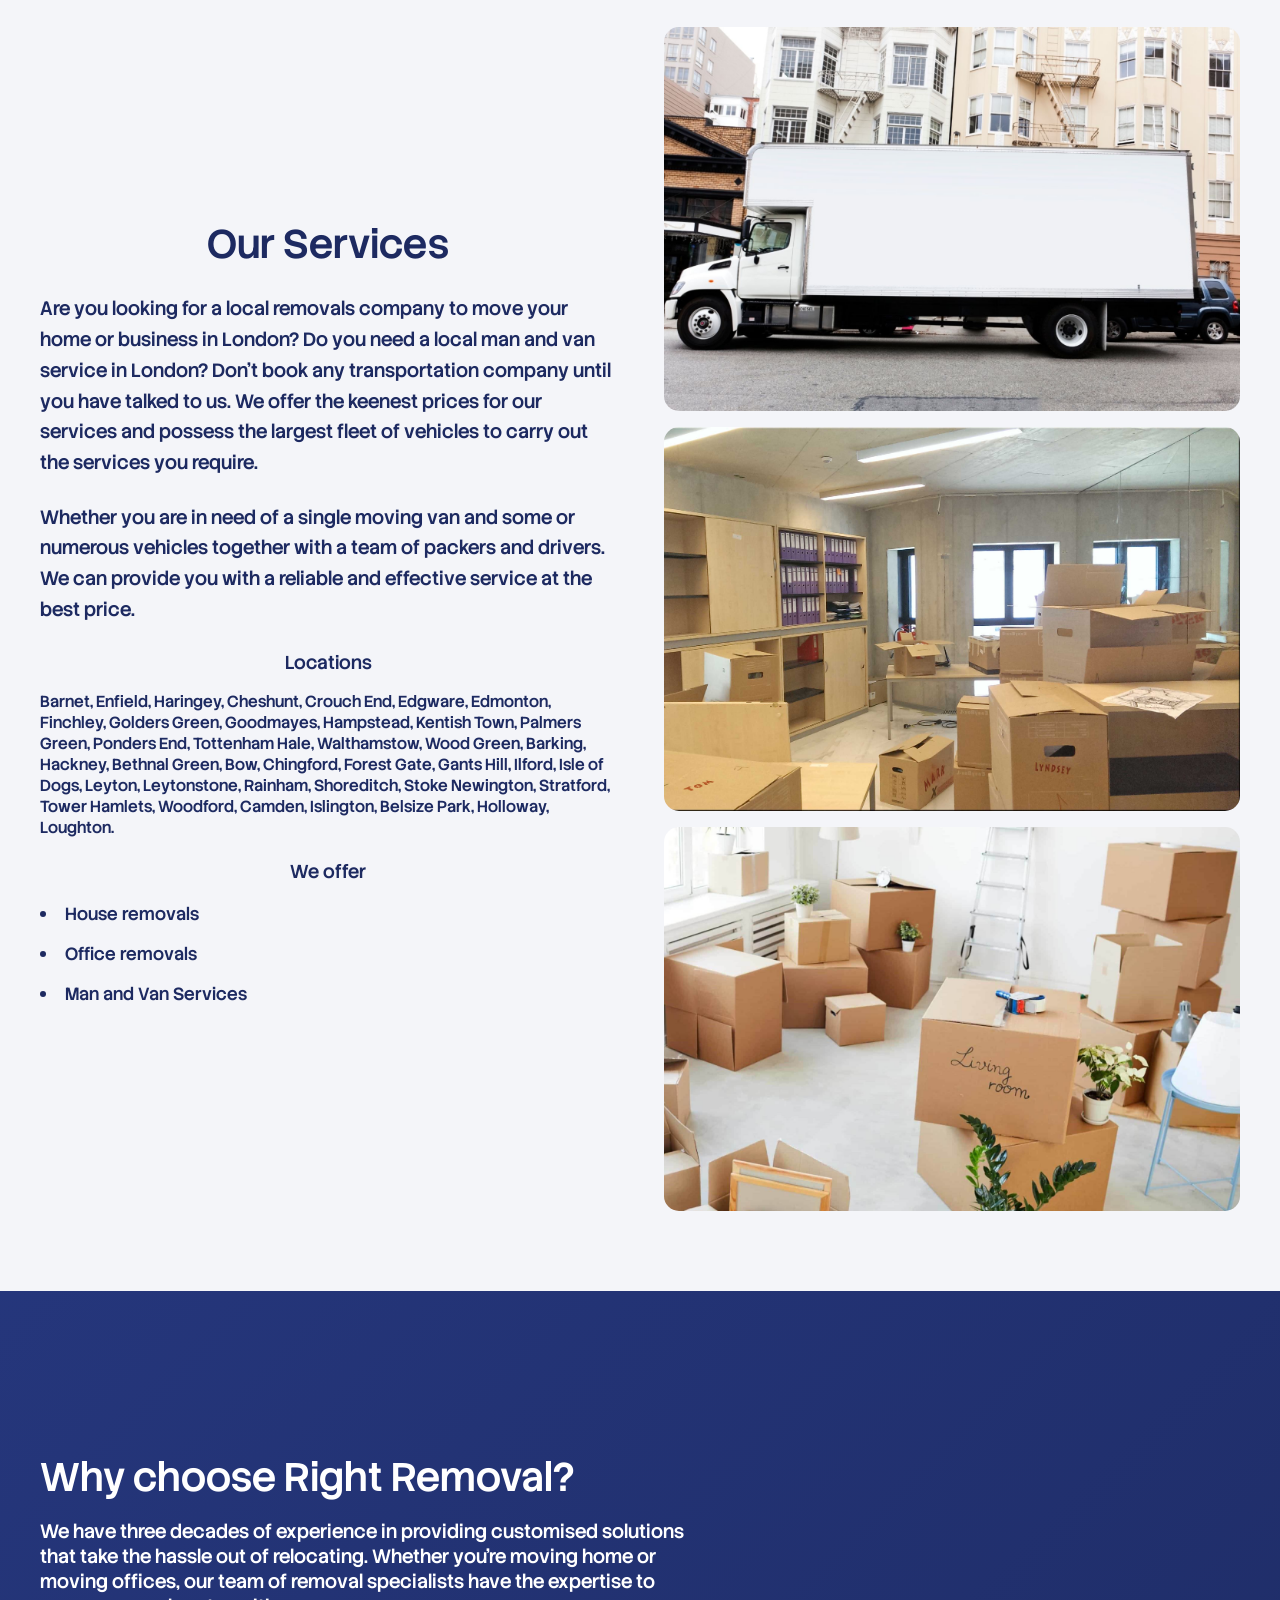
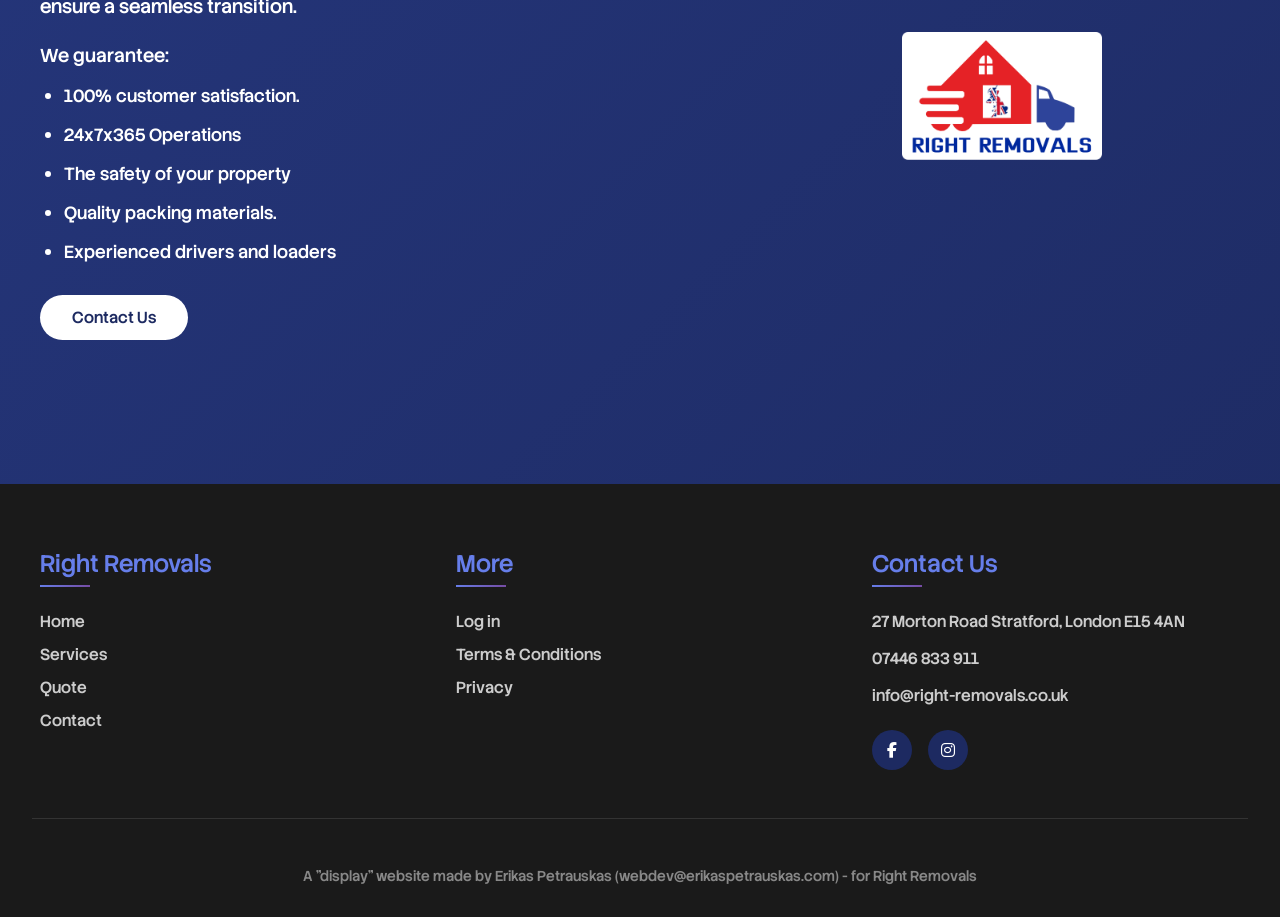
==== commit 6f71e16b: "small fixes" ====
--- a/index.html
+++ b/index.html
@@ -31,9 +31,9 @@
 
      <section class="hero">
         <h1>London Home Removals</h1>
-        <p>Over <i>30 years</i> of experience in transportation across North and East London.</p>
-
-        <a href="#" class="hero-button">Contact us</a>
+        <p>Over <i>25 years</i> of experience in transportation across North and East London.</p>
+
+        <a href="contact.html" class="hero-button">Contact us</a>
     </section>
               <!---------------------------------- content -------------------------------------->
 
@@ -181,7 +181,7 @@
   <div class="get-in-touch-container">
     <!-- Left: Text + Contact Info -->
     <div class="contact-text">
-      <h2>Why choose rights?</h2>
+      <h2>Why choose Right Removal?</h2>
 
       <p>We have three decades of experience in providing customised solutions that take the hassle out of relocating. Whether you’re moving home or moving offices, our team of removal specialists have the expertise to ensure a seamless transition.</p>
       <h3>We guarantee:</h3>
@@ -193,7 +193,7 @@
         <li>Experienced drivers and loaders</li>    
       </ul>
 
-      <a href="#" class="contact-button">Contact Us</a>
+      <a href="contact.html" class="contact-button">Contact Us</a>
     </div>
 
     <!-- Right: Logo Image -->
--- a/css/stylesheet.css
+++ b/css/stylesheet.css
@@ -694,14 +694,27 @@
             .navbar {
                 flex-direction: column;
                 width: 100%;
-                gap: 1rem;
+                gap: 1rem;  
+            }
+
+            .logo img {
+                height: 35px;         
             }
             
             .nav-links {
                 flex-wrap: wrap;
                 justify-content: center;
-                gap: 1rem;
-            }
+                gap: 0.75rem;
+            }
+            .nav-links a {
+                font-size: 0.9rem;      
+                padding: 0.25rem 0;    
+            }
+             .nav-links a.free-quote {
+                padding: 0.4rem 0.8rem; 
+                font-size: 0.9rem;
+            }
+}
             
             .hero {
                 height: 100vh;
@@ -725,11 +738,12 @@
        
             
             .footer-container {
-                grid-template-columns: 1fr;
-            }
-            
-            
-             } 
+              max-width: 1200px;
+              margin: 0 auto;
+              display: grid;
+              grid-template-columns: repeat(auto-fit, minmax(250px, 1fr)); /* <--- CHANGE HERE */
+              gap: 3rem;
+            }                  
 
              
 
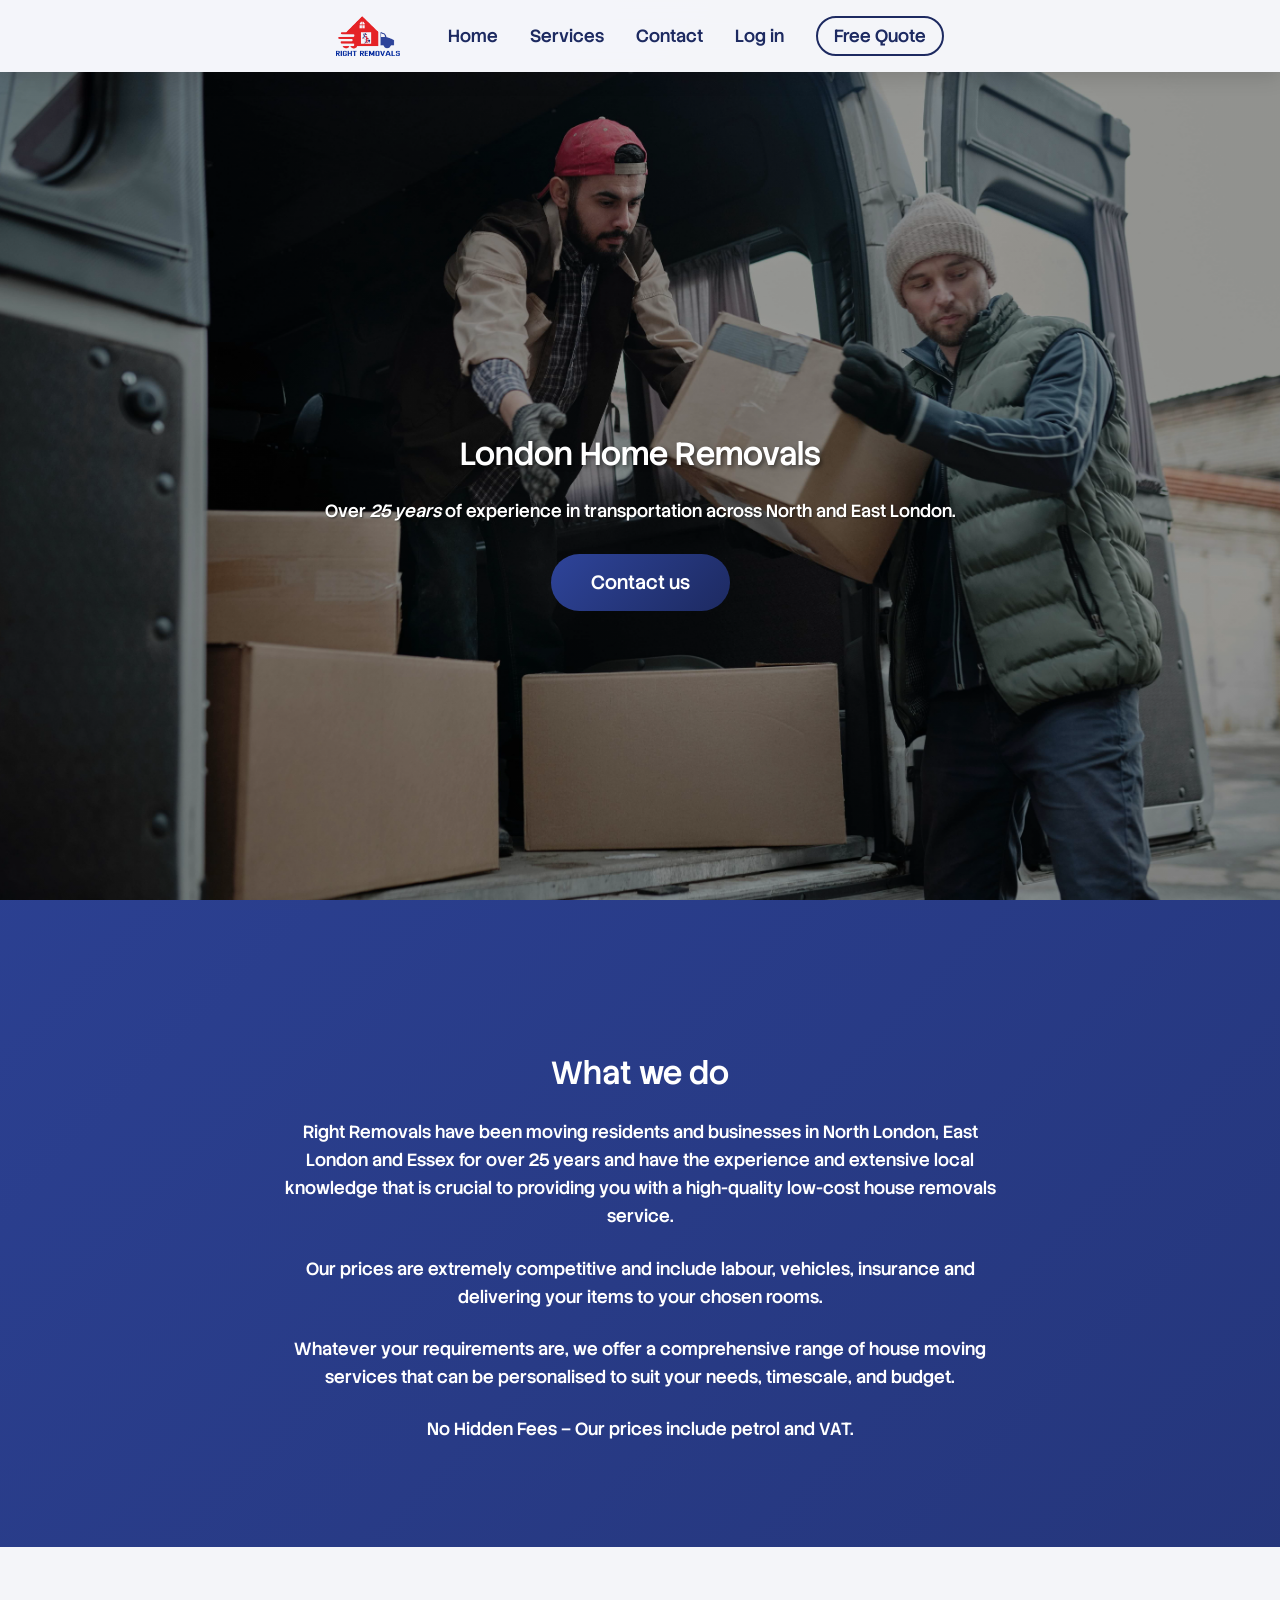
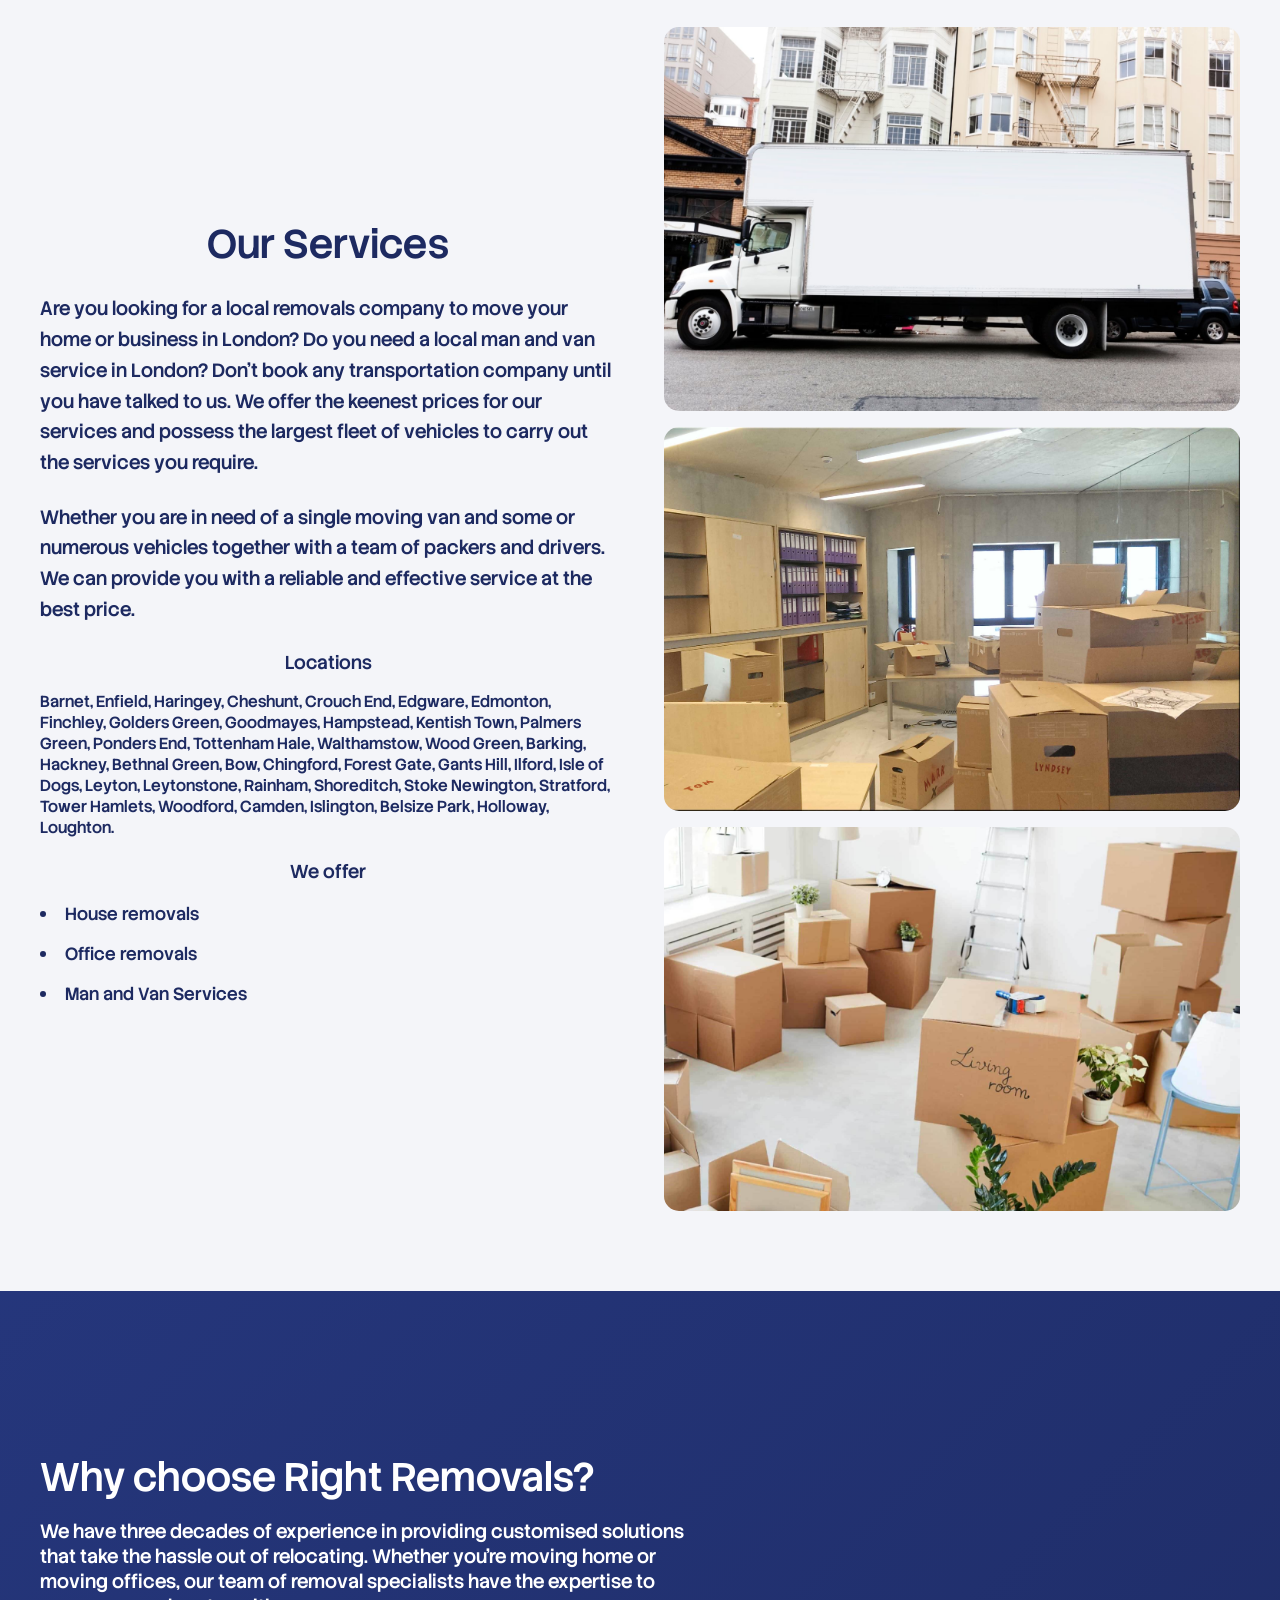
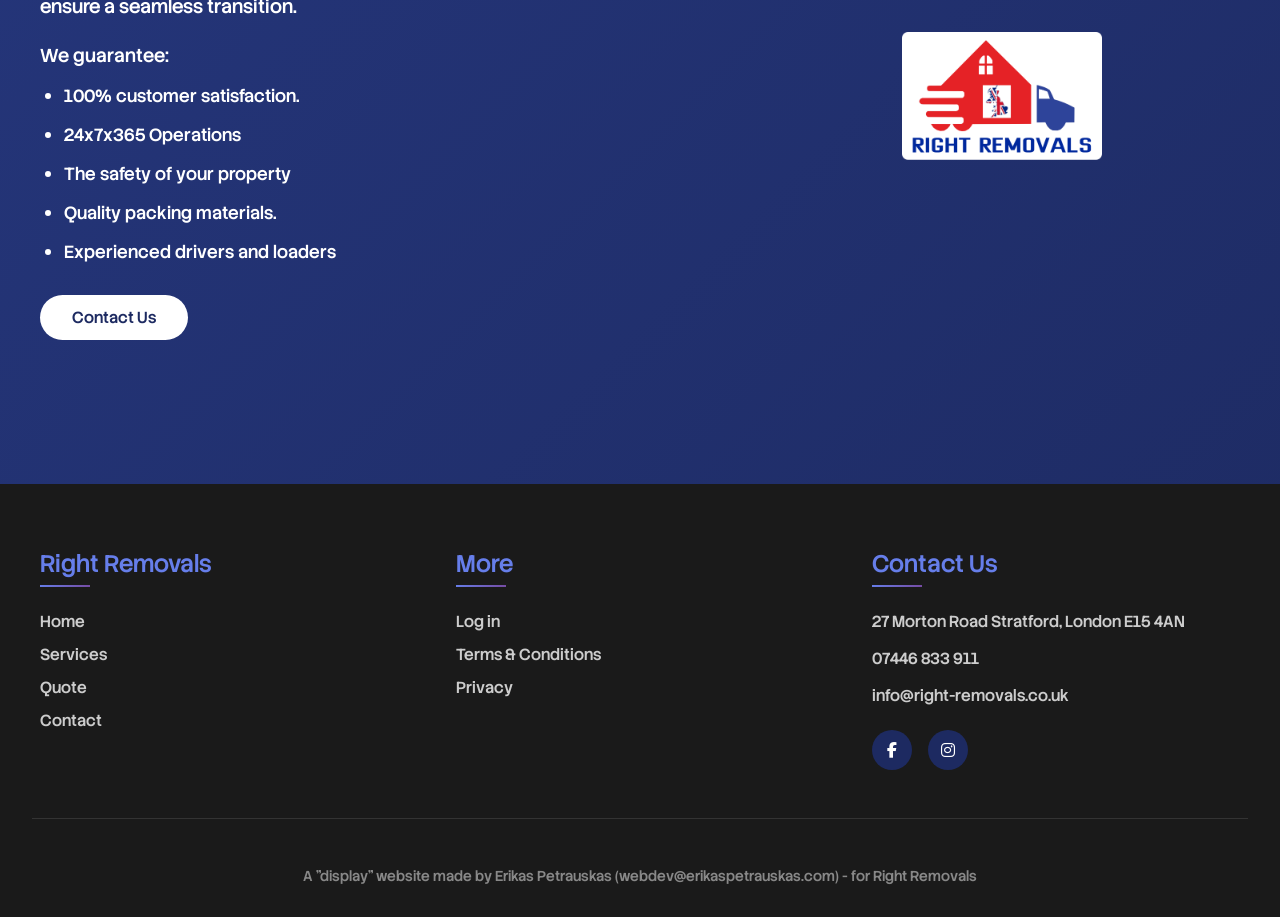
==== commit 9d56fadd: "smaller fixes" ====
--- a/index.html
+++ b/index.html
@@ -4,7 +4,15 @@
   <meta charset="utf-8" />
   <meta name="viewport" content="width=device-width,initial-scale=1" />
   <title>Right Removals</title>
-  <meta name="description" content="25 years of moving experience" />
+    <meta name="description" content="25 years of moving experience" />
+    <meta property="og:type" content="website" />
+    <meta property="og:title" content="Right Removals – Website Redesign Concept" />
+    <meta property="og:description" content="A modern, mobile-friendly redesign concept for Right Removals." />
+    <meta property="og:url" content="https://eika12345.github.io/Right-Removals-Redesign/" />
+    <meta property="og:image" content="https://eika12345.github.io/Right-Removals-Redesign/images/preview.png" />
+    <meta property="og:image:width" content="1200" />
+    <meta property="og:image:height" content="630" />
+    <meta name="twitter:card" content="summary_large_image" />
     <link rel="stylesheet" href="./css/variables.css" />
     <link rel="stylesheet" href="./css/stylesheet.css" />
     <link rel="shortcut icon" type="image/x-icon" href="./images/right-removals-logo-updated.png">
@@ -39,7 +47,7 @@
 
     <div class="content">
         <h2>What we do</h2>
-        <p>Right Removals have been moving residents and businesses in North London, East London and Essex for over 30 years and have the experience and extensive local knowledge that is crucial to providing you with a high-quality low-cost house removals service.</p>
+        <p>Right Removals have been moving residents and businesses in North London, East London and Essex for over 25 years and have the experience and extensive local knowledge that is crucial to providing you with a high-quality low-cost house removals service.</p>
         <p>Our prices are extremely competitive and include labour, vehicles, insurance and delivering your items to your chosen rooms.</p>
         <p>Whatever your requirements are, we offer a comprehensive range of house moving services that can be personalised to suit your needs, timescale, and budget.</p>
         <p>No Hidden Fees – Our prices include petrol and VAT.</p>
@@ -181,7 +189,7 @@
   <div class="get-in-touch-container">
     <!-- Left: Text + Contact Info -->
     <div class="contact-text">
-      <h2>Why choose Right Removal?</h2>
+      <h2>Why choose Right Removals?</h2>
 
       <p>We have three decades of experience in providing customised solutions that take the hassle out of relocating. Whether you’re moving home or moving offices, our team of removal specialists have the expertise to ensure a seamless transition.</p>
       <h3>We guarantee:</h3>
